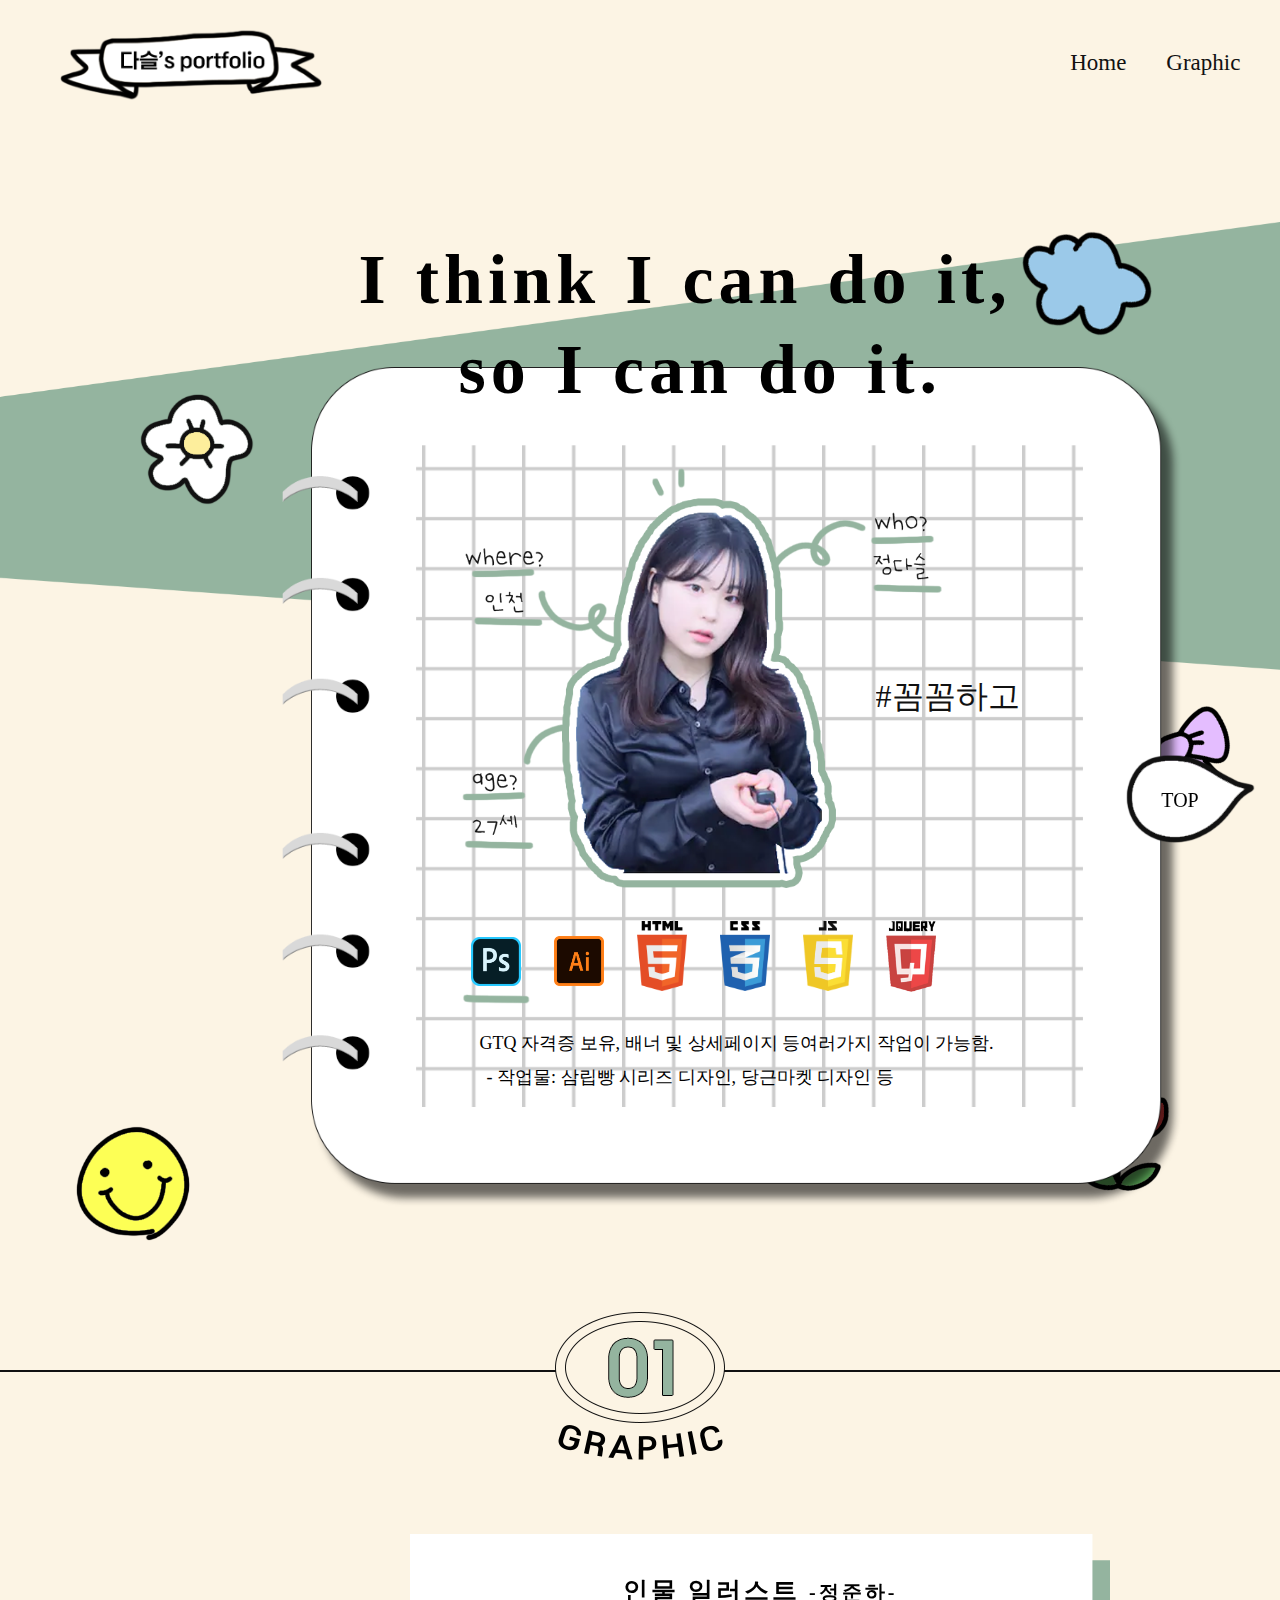
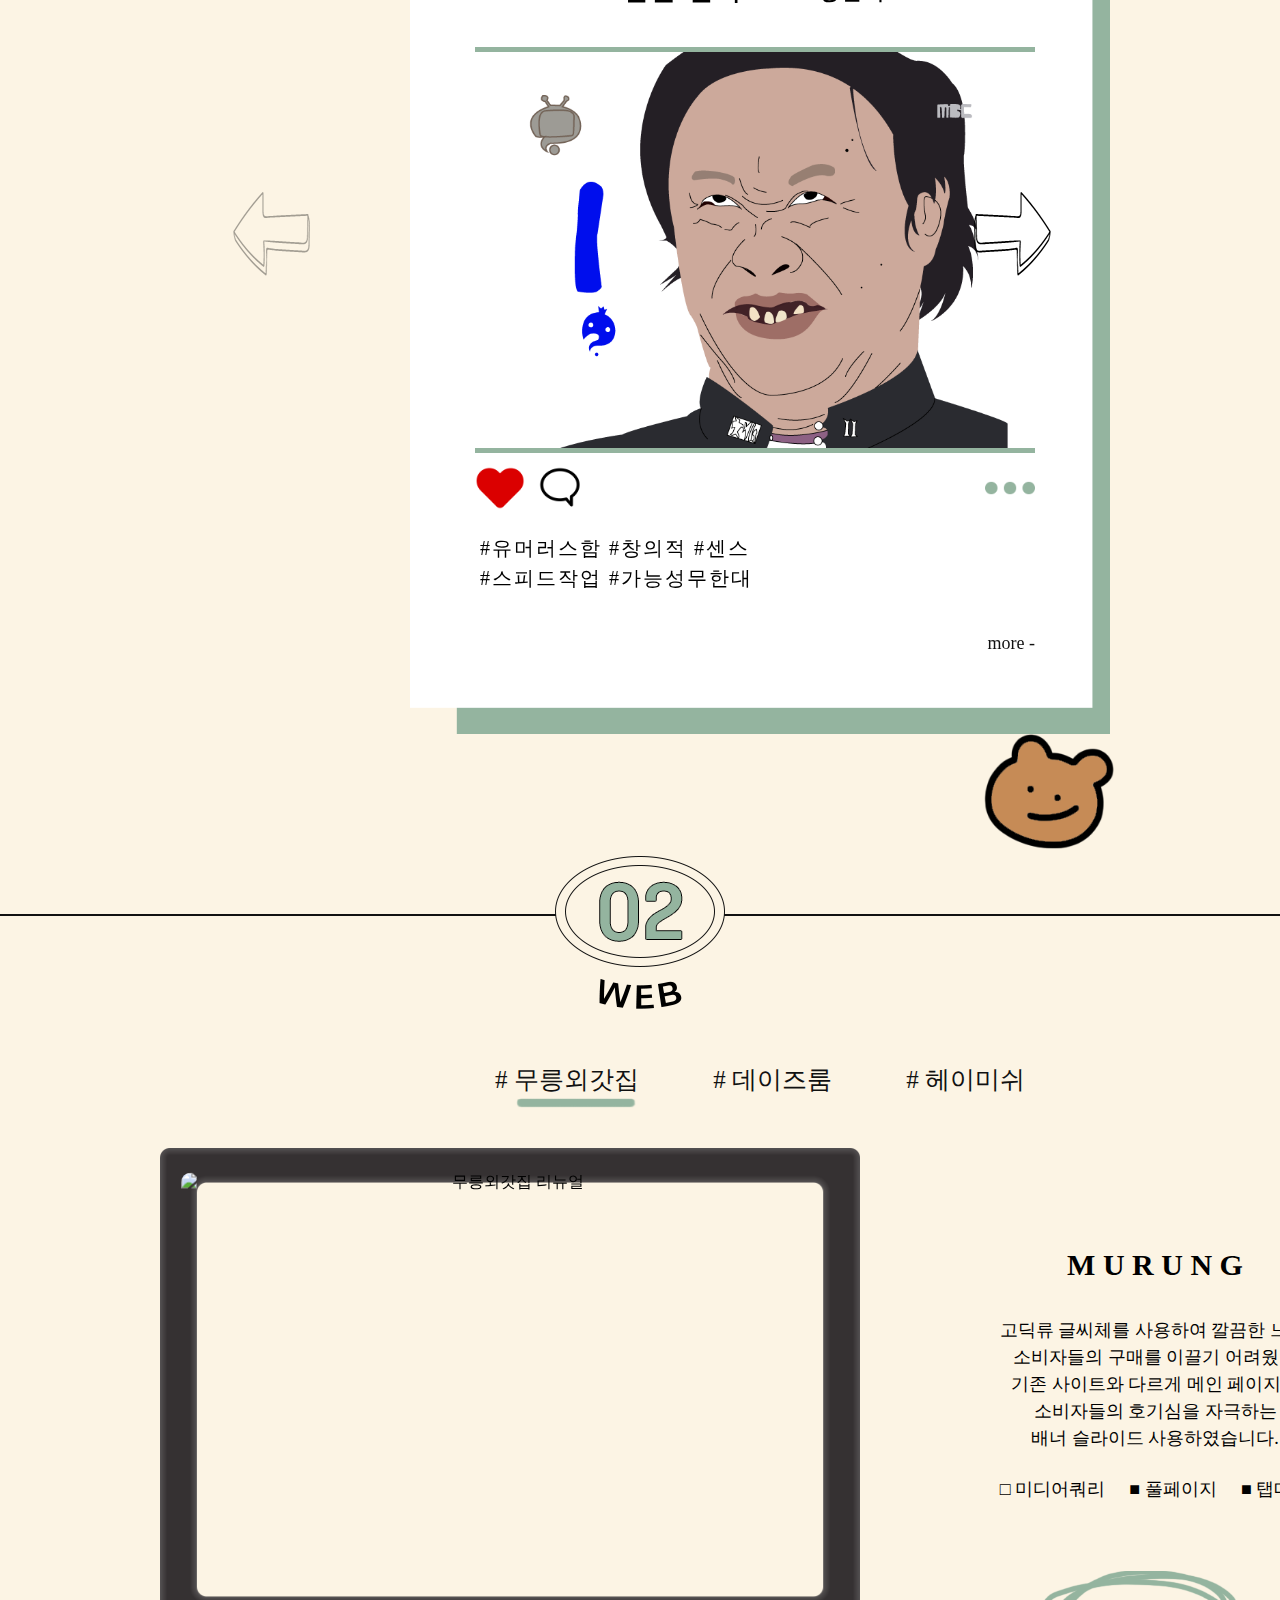
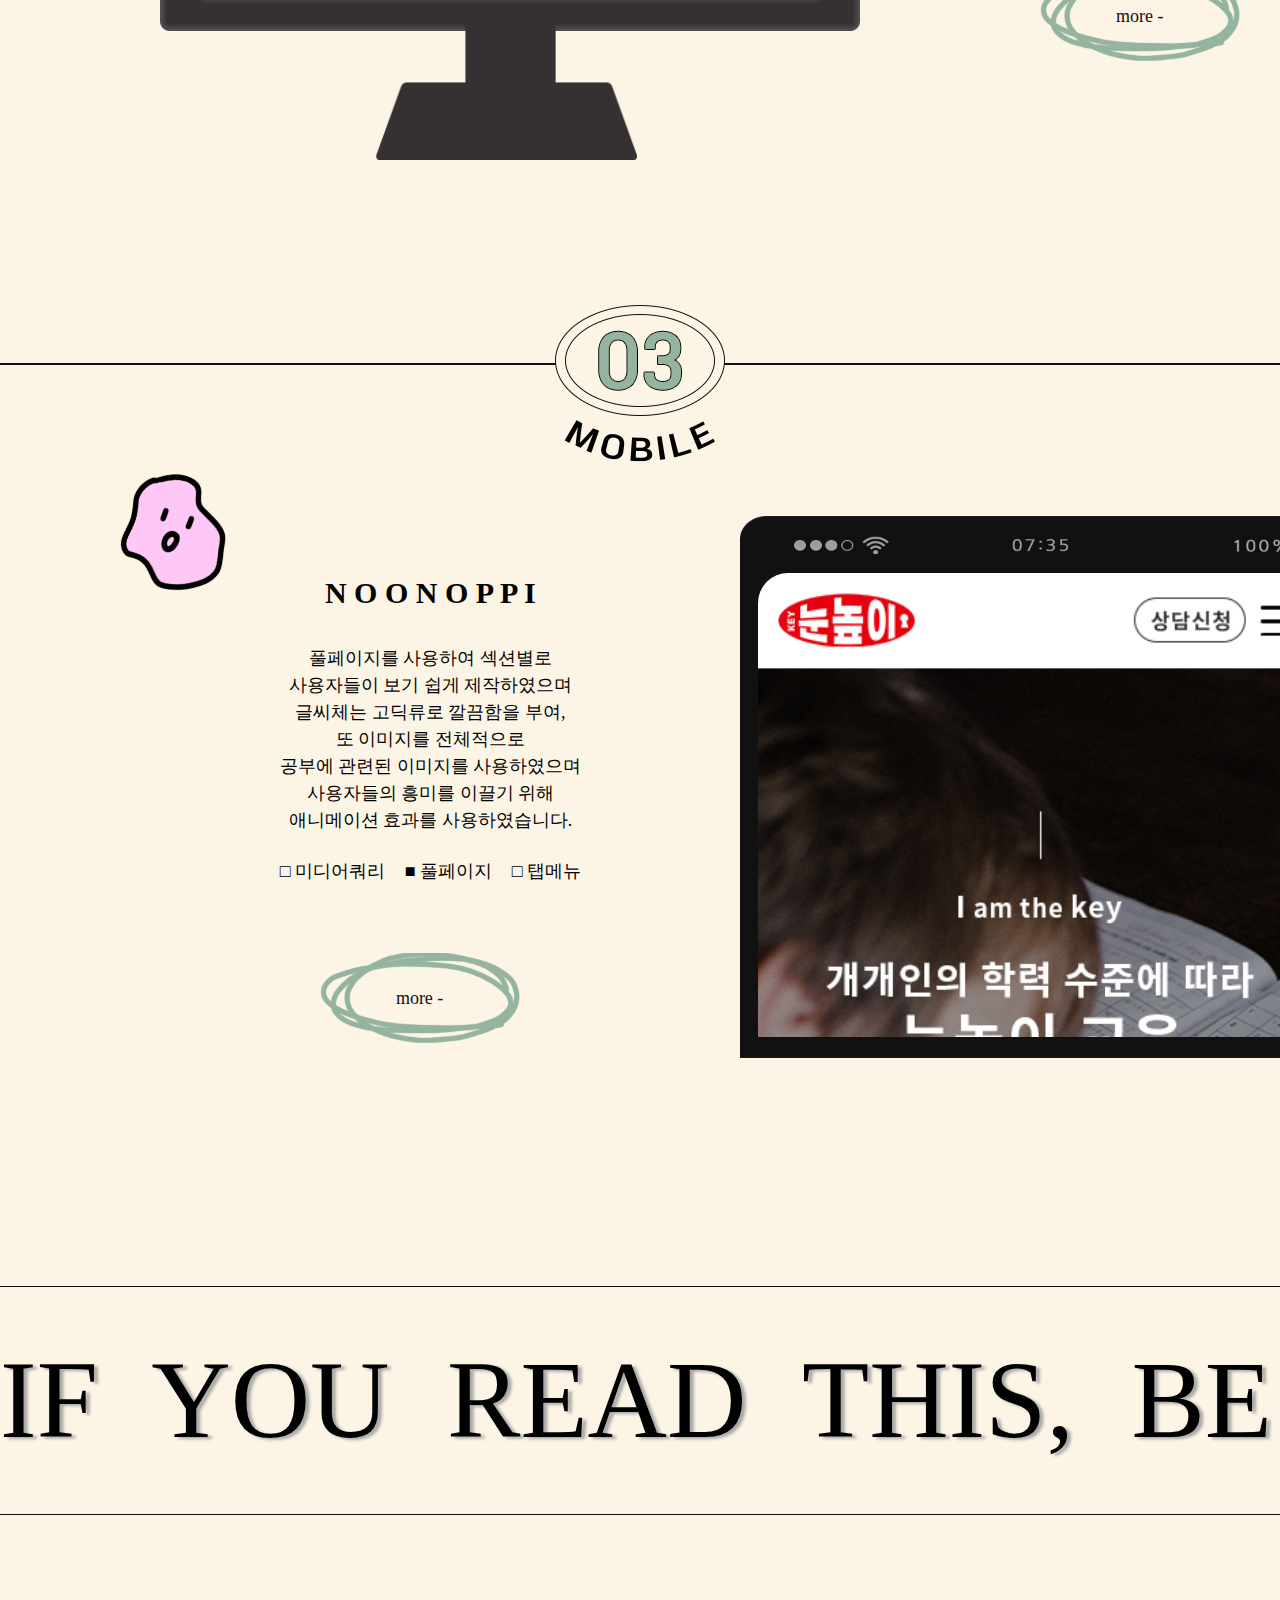
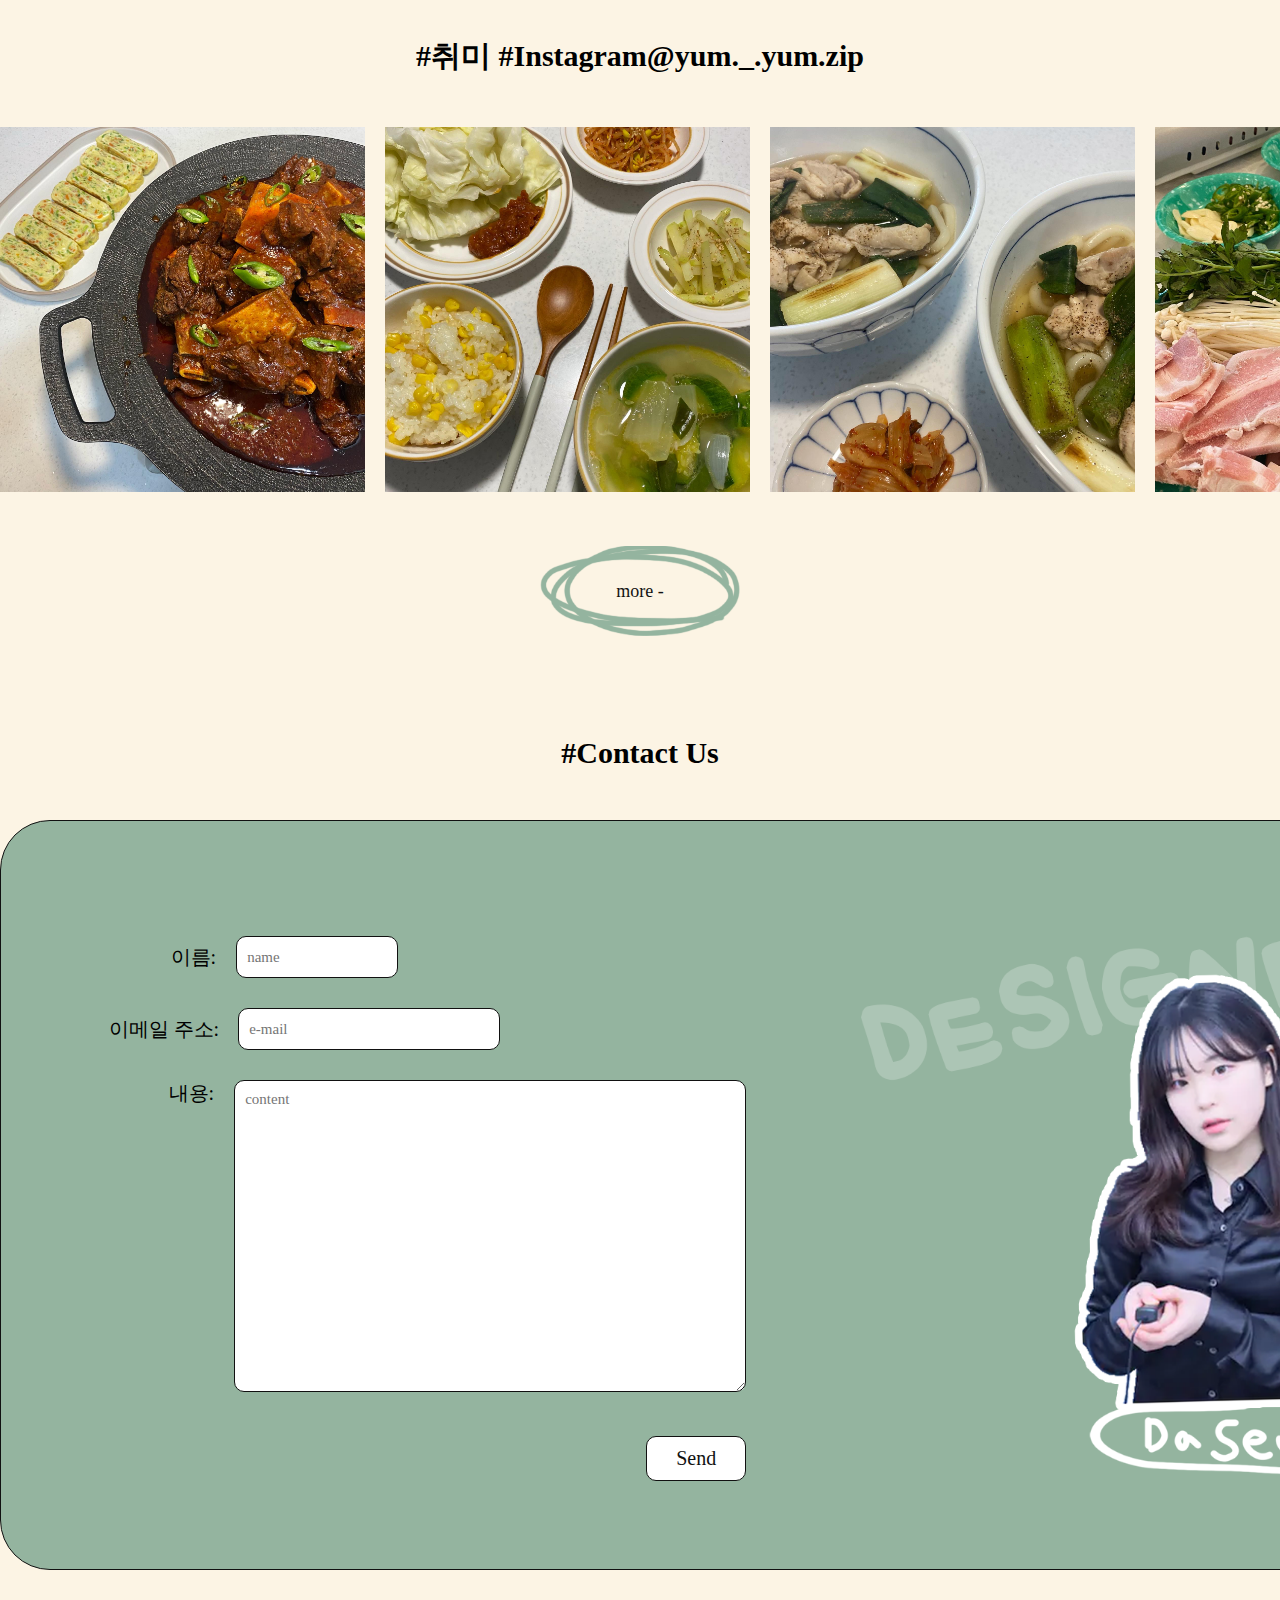
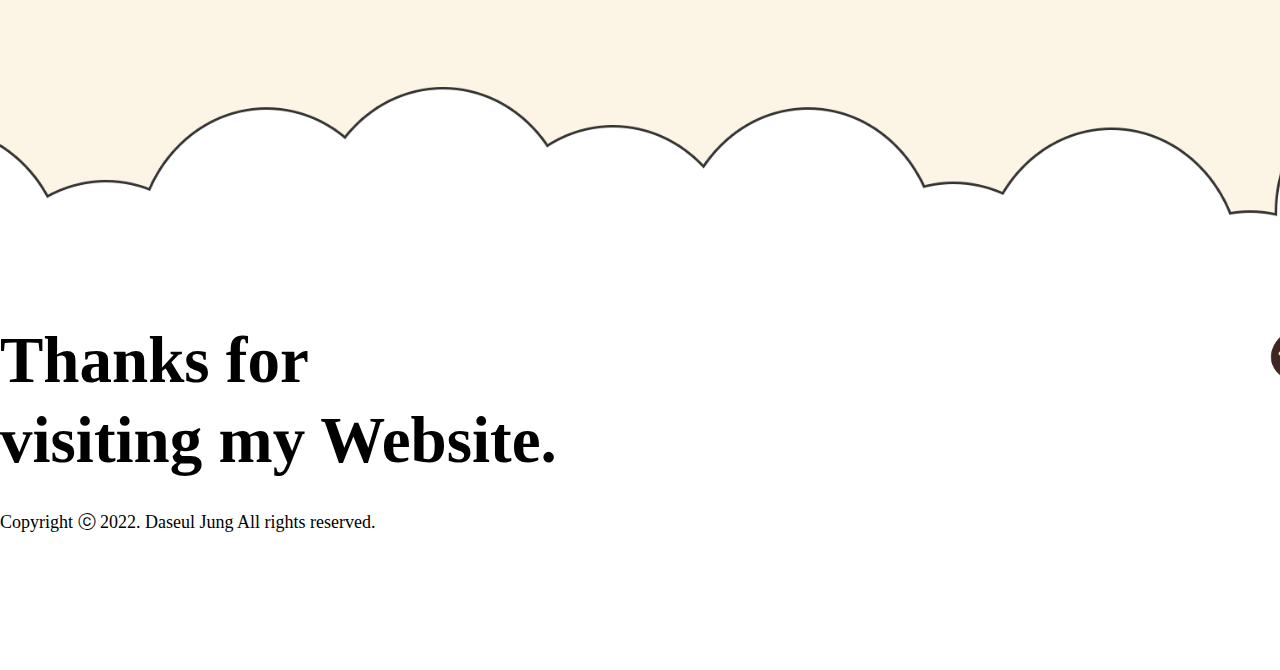
==== index.html @ 84249a77 "Add files via upload" ====
<!DOCTYPE html>
<html lang="en">
<head>
    <meta charset="UTF-8">
    <meta http-equiv="X-UA-Compatible" content="IE=edge">
    <meta name="viewport" content="width=device-width, initial-scale=1.0, maximum-scale=1.0, minimum-scale=1.0">
    <title>정다슬 웹디자이너 포트폴리오</title>

    <link href="img/ribbon.png" type="image/icon" rel="shortcut icon">
    <link rel="stylesheet" href="https://unpkg.com/swiper@8/swiper-bundle.min.css">
    <link rel="stylesheet" href="css/style.css" type="text/css">
    <script src="js/jquery-3.6.0.js"></script>
    <script src="https://unpkg.com/swiper@8/swiper-bundle.min.js"></script>
    <script src="js/main.js"></script>

    <style>
        html, body, a, div { 
            cursor:url(img/cc.png), auto; 
        }
    </style>

</head>
<body>
    <div class="wrap">
        <header>
            <div class="logo">
                <a href="index.html">
                    <img src="img/logo.png" alt="로고">
                </a>
            </div>
            <nav>
                <ul>
                    <li><a href="#">Home</a></li>
                    <li><a href="sub.html" id="sub">Graphic</a></li>
                    <li><a href="#">Web</a></li>
                    <li><a href="#">Mobile</a></li>
                    <li><a href="#">Contact</a></li>
                </ul>
            </nav>
            <div class="menu_icon">
                <a href="#">
                    <img src="img/menu.png" alt="메뉴버튼">
                </a>
            </div>
            <div class="gnb">
                <div class="top_menu">
                    <div class="close_icon">
                        <a href="#">
                            <img src="img/close.png" alt="검색버튼">
                        </a>
                    </div>
                </div>
                <nav>
                    <ul>
                        <li><a href="#">Home</a></li>
                        <li><a href="sub.html" id="sub">Graphic</a></li>
                        <li><a href="#">Web</a></li>
                        <li><a href="#">Mobile</a></li>
                        <li><a href="#">Contact</a></li>
                    </ul>
                </nav>
            </div>
        </div>
        </header>
        <section class="intro">
            <div class="title">
                <div id="box" class="box1">
                    <h1 class="alpha">I</h1>
                    <span id="me">
                      <h1 class="alpha">t</h1>
                      <h1 class="alpha">h</h1>
                      <h1 class="alpha">i</h1>
                      <h1 class="alpha">n</h1>
                      <h1 class="alpha">k</h1>
                    </span>
                    <span id="me">
                      <h1 class="alpha">I</h1>
                    </span>
                    <span id="me">
                      <h1 class="alpha">c</h1>
                      <h1 class="alpha">a</h1>
                      <h1 class="alpha">n</h1>
                    </span>
                    <span id="me">
                      <h1 class="alpha">d</h1>
                      <h1 class="alpha">o</h1>
                    </span>
                    <span id="me">
                      <h1 class="alpha">i</h1>
                      <h1 class="alpha">t</h1>
                      <h1 class="alpha">,</h1>
                    </span>
                </div>
                <div id="box" class="box2">
                    <span id="me">
                      <h1 class="alpha">s</h1>
                      <h1 class="alpha">o</h1>
                    </span>
                    <span id="me">
                      <h1 class="alpha">I</h1>
                    </span>
                    <span id="me">
                      <h1 class="alpha">c</h1>
                      <h1 class="alpha">a</h1>
                      <h1 class="alpha">n</h1>
                    </span>
                    <span id="me">
                      <h1 class="alpha">d</h1>
                      <h1 class="alpha">o</h1>
                    </span>
                    <span id="me">
                      <h1 class="alpha">i</h1>
                      <h1 class="alpha">t</h1>
                      <h1 class="alpha">.</h1>
                    </span>
                </div>
            </div>
            <div class="intro_bg">
                <img src="img/background.png" alt="배경">
            </div>
            <div class="diary">
                <img src="img/diary.png" alt="다이어리">
                <div class="girl">
                    <img src="img/main.png" alt="정다슬">
                </div>
                <div class="wrapper">
                    <div>#꼼꼼하고</div>
                    <div>#성실하고</div>
                    <div>#센스있는</div>
                    <div>#디자이너</div>
                </div>
                <div class="tab">
                    <div class="tab_title">
                        <ul>
                            <li class="b1"><a href="#" class="active">
                                <img src="img/photo.png" alt="포토샵">
                            </a></li>
                            <li class="b2"><a href="#">
                                <img src="img/ai.png" alt="일러">   
                            </a></li>
                            <li class="b3"><a href="#">
                                <img src="img/html.png" alt="html">
                            </a></li>
                            <li class="b4"><a href="#">
                                <img src="img/css.png" alt="css">
                            </a></li>
                            <li class="b5"><a href="#">
                                <img src="img/js.png" alt="자바스크립트">
                            </a></li>
                            <li class="b6"><a href="#">
                                <img src="img/jquery.png" alt="제이쿼리">
                            </a></li>
                        </ul>
                    </div>
                    <div class="tab_con">
                        <div class="tab_list t1">
                            <p><span>GTQ 자격증 보유, 배너 및 상세페이지 등</span>여러가지 작업이 가능함.</p>
                            <p>- 작업물: 삼립빵 시리즈 디자인, 당근마켓 디자인 등</p>
                        </div>
                        <div class="tab_list t2">
                            <p>기본적인 일러스트 사용법 숙지, 간단한 작업 가능함.</p>
                            <p>- 작업물: 명함 디자인, 인물 일러스트 등</p>
                        </div>
                        <div class="tab_list t3">
                            <p>HTML 구조 파악 가능, 홈페이지 수정 및 제작 가능함.</p>
                            <p><span>- 작업물: 무릉외갓집, 데이즈룸, 헤이미쉬,</span>눈높이 홈페이지 등</p>
                        </div>
                        <div class="tab_list t4">
                            <p>CSS 명령어 숙지, 홈페이지 수정 가능함.</p>
                            <p><span>- 작업물: 무릉외갓집, 데이즈룸, 헤이미쉬,</span>눈높이 홈페이지 등</p>
                        </div>
                        <div class="tab_list t5">
                            <p>아직 안적어둠</p>
                            <p>- 작업물: 무릉외갓집, 데이즈룸, 눈높이 홈페이지 등</p>
                        </div>
                        <div class="tab_list t6">
                            <p>아직 안적어둠</p>
                            <p>- 작업물: 무릉외갓집, 데이즈룸, 눈높이 홈페이지 등</p>
                        </div>
                    </div>
                </div>
            </div>
            <div class="intro_icon1 ani">
                <a href="#">
                    <img src="img/flower1.png" alt="꽃">
                </a>
            </div>
            <div class="intro_icon2 ani">
                <a href="#">
                    <img src="img/cloudicon.png" alt="구름">
                </a>
            </div>
            <div class="intro_icon3 ani">
                <a href="#">
                    <img src="img/ribbon.png" alt="리본">
                </a>
            </div>
            <div class="intro_icon4 ani">
                <a href="#">
                    <img src="img/smile.png" alt="스마일">
                </a>
            </div>
            <div class="intro_icon5 ani">
                <a href="#">
                    <img src="img/flower2.png" alt="꽃">
                </a>
            </div>
        </section>
        <section class="graphic">
            <div class="line"></div> 
            <div class="chapter">
                <img src="img/one.png" alt="01">
            </div>
            <div class="w1520">
                <div class="swiper mySwiper">
                    <div class="swiper-wrapper">
                      <div class="swiper-slide s1">
                        <h3>인물 일러스트 <span>-정준하-</span></h3>
                        <a href="#">
                            <img src="img/Illustrator.png" alt="인물 일러스트">
                        </a>
                        <div class="icon">
                            <ul>
                                <li>
                                    <img src="img/like.png" alt="좋아요">
                                </li>
                                <li>
                                    <img src="img/message.png" alt="메세지">
                                </li>
                                <li>
                                    <img src="img/plus.png" alt="더보기">
                                </li>
                            </ul>
                        </div>
                        <p>#유머러스함 #창의적 #센스<br>
                            #스피드작업 #가능성무한대</p>
                        <button onClick="location.href='sub.html'">more -</button>
                      </div>
                      <div class="swiper-slide s2">
                        <h3>패키지 디자인 <span>-삼립빵 시리즈-</span></h3>
                        <a href="#">
                            <img src="img/package.png" alt="패키지 디자인">
                        </a>
                        <div class="icon">
                            <ul>
                                <li>
                                    <img src="img/like.png" alt="좋아요">
                                </li>
                                <li>
                                    <img src="img/message.png" alt="메세지">
                                </li>
                                <li>
                                    <img src="img/plus.png" alt="더보기">
                                </li>
                            </ul>
                        </div>
                        <p>#강렬함 #인상적인 #MZ세대<br>
                            #빵순이 #살아있는</p>
                        <button onClick="location.href='sub.html'">more -</button>
                      </div>
                      <div class="swiper-slide s3">
                        <h3>명함 디자인 <span>-정다슬-</span></h3>
                        <a href="#">
                            <img src="img/card.png" alt="명함 디자인">
                        </a>
                        <div class="icon">
                            <ul>
                                <li>
                                    <img src="img/like.png" alt="좋아요">
                                </li>
                                <li>
                                    <img src="img/message.png" alt="메세지">
                                </li>
                                <li>
                                    <img src="img/plus.png" alt="더보기">
                                </li>
                            </ul>
                        </div>
                        <p>#갬성 #여성스러움 #센스<br>
                            #남들과다른 #가능성무한대</p>
                        <button onClick="location.href='sub.html'">more -</button>
                      </div>
                      <div class="swiper-slide s4">
                        <h3>리플렛 디자인 <span>-당근마켓-</span></h3>
                        <a href="#">
                            <img src="img/leaflet.png" alt="리플렛 디자인">
                        </a>
                        <div class="icon">
                            <ul>
                                <li>
                                    <img src="img/like.png" alt="좋아요">
                                </li>
                                <li>
                                    <img src="img/message.png" alt="메세지">
                                </li>
                                <li>
                                    <img src="img/plus.png" alt="더보기">
                                </li>
                            </ul>
                        </div>
                        <p>#당근마켓 #사용법 #심플함<br>
                            #당근이세요? #대세</p>
                        <button onClick="location.href='sub.html'">more -</button>
                      </div>
                      <div class="swiper-slide s5">
                        <h3>북커버 디자인 <span>-구용근 시인-</span></h3>
                        <a href="#">
                            <img src="img/bookcover.png" alt="북커버 디자인">
                        </a>
                        <div class="icon">
                            <ul>
                                <li>
                                    <img src="img/like.png" alt="좋아요">
                                </li>
                                <li>
                                    <img src="img/message.png" alt="메세지">
                                </li>
                                <li>
                                    <img src="img/plus.png" alt="더보기">
                                </li>
                            </ul>
                        </div>
                        <p>#유머러스함 #꼴랑,그게 행복이라고<br>
                            #공감 #웃음포인트</p>
                        <button onClick="location.href='sub.html'">more -</button>
                      </div>
                    </div>
                  </div>
                  <div class="swiper-button-next"></div>
                  <div class="swiper-button-prev"></div>
                  <div class="graphic_icon6 ani">
                    <a href="#">
                        <img src="img/bear.png" alt="곰돌이">
                    </a>
                  </div>
                </div>
            </div>
        </section>
        <section class="web">
            <div class="line"></div> 
            <div class="chapter">
                <img src="img/two2.png" alt="02">
            </div>
            <div class="w1520 h900">
                <div class="tab2">
                    <div class="tab_title2">
                        <ul>
                            <li class="c1"><a href="#" class="active"># 무릉외갓집</a></li>
                            <li class="c2"><a href="#"># 데이즈룸</a></li>
                            <li class="c3"><a href="#"># 헤이미쉬</a></li>
                        </ul>
                    </div>
                    <div class="tab_con2">
                        <div class="tab_list2 l1">
                            <div class="desk">
                                <div class="laptop" id="laptop">
                                  <img src="img/desktop2.png" alt="desktop">
                                  <div class="laptop-inner" id="laptop-inner-1">
                                    <img src="img/murung.png" alt="무릉외갓집 리뉴얼">
                                  </div>
                                </div>
                              </div>
                            <div class="des">
                                <h1>M U R U N G</h1>
                                <p>
                                    고딕류 글씨체를 사용하여 깔끔한 느낌,<br>
                                    소비자들의 구매를 이끌기 어려웠던<br>
                                    기존 사이트와 다르게 메인 페이지에<br>
                                    소비자들의 호기심을 자극하는<br>
                                    배너 슬라이드 사용하였습니다. 
                                </p>
                                <div class="check">
                                    <ul>
                                        <li> 미디어쿼리</li>
                                        <li> 풀페이지</li>
                                        <li> 탭메뉴</li>
                                    </ul>
                                </div>
                                <button onclick="window.open('https://jungdaseul.github.io/murung/')" >more -</button>
                            </div>
                        </div>
                        <div class="tab_list2 l2">
                            <div class="desk">
                                <div class="laptop" id="laptop">
                                  <img src="img/desktop2.png" alt="desktop">
                                  <div class="laptop-inner" id="laptop-inner-1">
                                    <img src="img/daze.png" alt="데이즈룸 리뉴얼">
                                  </div>
                                </div>
                              </div>
                            <div class="des">
                                <h1>D A Z E R O O M</h1>
                                <p>
                                    주조색을 브라운 및 베이지 계열로 맞춰<br> 
                                    따뜻하고 편안한 느낌,<br>감성 있는 아이템을 취급하는<br>
                                    홈페이지에 걸맞게<br>전체적인 디자인을 느낌있게 연출,<br>
                                    또 반응형 페이지로 어떤 기계로도 편리하게<br>
                                    이용할 수 있게 하였습니다.
                                </p>
                                <div class="check">
                                    <ul>
                                        <li> 미디어쿼리</li>
                                        <li> 풀페이지</li>
                                        <li> 탭메뉴</li>
                                    </ul>
                                </div>
                                <button onclick="window.open('https://jungdaseul.github.io/dazeroom/')" >more -</button>
                            </div>
                        </div>
                        <div class="tab_list2 l3">
                            <div class="desk">
                                <div class="laptop" id="laptop">
                                  <img src="img/desktop2.png" alt="desktop">
                                  <div class="laptop-inner" id="laptop-inner-1">
                                    <img src="img/heymish.png" alt="헤이미쉬 리뉴얼">
                                  </div>
                                </div>
                              </div>
                            <div class="des">
                                <h1>H E Y M I S H</h1>
                                <p>
                                    복잡하지 않은 홈페이지 구조로<br> 
                                    사용자들이 궁금해할만한 정보들을<br> 
                                    우선순위로 나열하였으며<br> 구매로 이어질 수 있는<br> 
                                    이벤트 정보, 신제품 정보 등을<br>
                                    메인 슬라이드에 넣어<br>사용자들의 호기심을 높였습니다.
                                </p>
                                <!-- <div class="check">
                                    <ul>
                                        <li> 미디어쿼리</li>
                                        <li> 풀페이지</li>
                                        <li> 탭메뉴</li>
                                    </ul>
                                </div> -->
                                <button onclick="window.open('https://jungdaseul.github.io/heymish/')" >more -</button>
                            </div>
                        </div>
                    </div>
                </div>
            </div>
        </section>
        <section class="mobile">
            <div class="line"></div> 
            <div class="chapter">
                <img src="img/three.png" alt="03">
            </div>
            <div class="mobile_icon7 ani">
                <a href="#">
                    <img src="img/doong.png" alt="캐릭터">
                </a>
              </div>
            <div class="w1520 h770">
                <div class="des">
                    <h1>N O O N O P P I</h1>
                    <p>
                        풀페이지를 사용하여 섹션별로<br>사용자들이 보기 쉽게
                        제작하였으며<br>글씨체는 고딕류로 깔끔함을 부여,<br>
                        또 이미지를 전체적으로<br>공부에 관련된 이미지를 사용하였으며<br>
                        사용자들의 흥미를 이끌기 위해<br>애니메이션 효과를 사용하였습니다.
                    </p>
                    <div class="check">
                        <ul>
                            <li> 미디어쿼리</li>
                            <li> 풀페이지</li>
                            <li> 탭메뉴</li>
                        </ul>
                    </div>
                    <button onclick="window.open('https://jungdaseul.github.io/noonoppi/',
                    '눈높이',
                    'width=414, height=900, toolbar=no, menubar=no, scrollbar=no, resizable=no'); 
                     return false;" >more -</button>
                </div>
                <div class="desk">
                    <div class="laptop" id="laptop">
                      <img src="img/mobile.png" alt="mobile">
                      <div class="laptop-inner" id="laptop-inner-1">
                        <img src="img/noonoppi.png" alt="눈높이 리뉴얼">
                      </div>
                    </div>
                  </div>
            </div>
        </section>
        <section class="belt">
            <p>
                <i>IF YOU READ THIS, BE HAPPY TODAY.</i>
                <i>IF YOU READ THIS, BE HAPPY TODAY.</i>
            </p>
        </section>
        <section class="insta">
            <h1>#취미 #Instagram@yum._.yum.zip</h1>
            <div class="w1520">
                <ul>
                    <li>
                        <img src="img/insta1.jpg" alt="insta1">
                        <div class="inta_bg"></div>
                    </li>
                    <li>
                        <img src="img/insta2.jpg" alt="insta2">
                    </li>
                    <li>
                        <img src="img/insta3.jpg" alt="insta3">
                    </li>
                    <li>
                        <img src="img/insta4.jpg" alt="insta4">
                    </li>
                </ul>
            </div>
            <button onclick="window.open('https://www.instagram.com/yum._.yum.zip')" >more -</button>
        </section>
        <section class="contact">
            <h1>#Contact Us</h1>
            <div class="w1520">
                <form class="gform pure-form pure-form-stacked" method="POST" data-email="example@email.net"
                action="https://script.google.com/macros/s/AKfycbwURrVAWgtZXahFdSn42YNRA-mWQfTNSI7FmqOfaOpk5DxDoNyp/exec">
              
                  <div class="form-elements">
                    <fieldset class="pure-group">
                      <label for="name">이름: </label>
                      <input id="name" name="name" placeholder="name" />
                    </fieldset>
                    
                    <fieldset class="pure-group">
                        <label for="email">이메일 주소:</label>
                        <input id="email" name="email" type="email" value=""
                        required placeholder="e-mail"/>
                    </fieldset>

                    <fieldset class="pure-group">
                      <label for="message">내용: </label>
                      <textarea id="message" name="message" rows="10"
                      placeholder="content"></textarea>
                    </fieldset>
              
                    <button class="button-success pure-button button-xlarge">
                      <i class="fa fa-paper-plane"></i>Send</button>
                  </div>
              
                  <!-- Customise the Thankyou Message People See when they submit the form: -->
                  <div class="thankyou_message" style="display:none;">
                    <h2><em>Thanks</em> for contacting us!
                      We will get back to you soon!</h2>
                  </div>
                </form>   
                <div class="girl">
                    <a href="#">
                        <img src="img/contact.png" alt="정다슬">
                    </a>
                </div>
            </div>
        </section>
        <footer>
            <div class="footer_bg"></div>
            <div class="w1520">
                <h2>Thanks for<br>
                    visiting my Website.</h2>
                <p>Copyright ⓒ 2022. Daseul Jung All rights reserved.</p>
                <div class="kakao">
                    <a href="#">
                        <img src="img/kakaotalk.png" alt="카카오톡 명함">
                    </a>
                </div>
            </div>
        </footer>
        <div class="top">TOP</div>
    </div>
    <script src="js/form-submission-handler.js"></script>
    <script>
        //메인 글자 애니메이션
        const elements = document.getElementsByClassName('alpha');

        for (let i = 0; i <= elements.length; i++) {
            elements[i].addEventListener('animationend', function (e) {
                elements[i].classList.remove('animated');
            });

            elements[i].addEventListener('mouseover', function (e) {
                elements[i].classList.add('animated')
            })
        }
        
    </script>
</body>

</html>
---- css/style.css ----
* {margin: 0; padding: 0;}
a {text-decoration: none; display: block; color: #111; font-family: 'ONE-Mobile-Title';}
li {list-style: none;}
img {width: 100%;}

@font-face {
    font-family: 'ONE-Mobile-Title';
    src: url('https://cdn.jsdelivr.net/gh/projectnoonnu/noonfonts_2105_2@1.0/ONE-Mobile-Title.woff') format('woff');
    font-weight: normal;
    font-style: normal;
}

@font-face {
    font-family: 'ONE-Mobile-Regular';
    src: url('https://cdn.jsdelivr.net/gh/projectnoonnu/noonfonts_2105_2@1.0/ONE-Mobile-Regular.woff') format('woff');
    font-weight: normal;
    font-style: normal;
}

@font-face {
    font-family: 'UhBeemysen';
    src: url('https://cdn.jsdelivr.net/gh/projectnoonnu/noonfonts_five@.2.0/UhBeemysen.woff') format('woff');
    font-weight: normal;
    font-style: normal;
    }

/* 메인 상단 글자애니메이션 */
@keyframes jiggle-animation {
	0% {
		transform: scale(1.2, 0.8);
	}
	16% {
		transform: scale(1.2, 0.8);
	}
	25% {
		transform: scale(1.2, 0.8);
	}
	32% {
		transform: scale(0.8, 1.1);
	}
	48% {
		transform: scale(0.95, 1);
	}
	64% {
		transform: scale(0.85, 1.2);
	}
	80% {
		transform: scale(1.15, 1);
	}
	87% {
		transform: scale(1.15, 1);
	}
	90% {
		transform: scale(0.9, 1);
	}
	95% {
		transform: scale(1.05, 1);
	}
	100% {
		transform: scale(1, 1);
	}
}

/* 메인 다이어리 애니메이션*/
@keyframes upTop {
    0% {
      transform: translateY(45px);
    }
    10%,20% {
      transform: translateY(0px);
    }
    30%,40% {
      transform: translateY(-52px);
    }
    50%,60% {
        transform: translateY(-107px);
      }
    70%, 80%, 90%,  100% {
      transform: translateY(-162px);
    }
  }

button {
    color: #111;
}

body {
    background-color: #fcf4e4;
    font-family: 'ONE-Mobile-Title';
    overflow-x: hidden;
}

header, section, footer {
    width: 100%;
    float: left;
}

header, section, footer, div {
    box-sizing: border-box;
}

.w1520 {
    width: 1520px;
    margin: 0 auto;
    padding: 50px 0;
}

.h900 {
    height: 900px;
    display: flex;
    flex-flow: row nowrap;
    justify-content: space-around;
}

.h770 {
    height: 770px;
    display: flex;
    flex-flow: row nowrap;
    justify-content: space-around;
}

header {
    width: 1520px;
    display: flex;
    flex-flow: row nowrap;
    justify-content: space-between;
    margin: 0 140px 0 200px;
    height: 120px;
    transition: all 0.5s;
}

header .logo a {
    margin-top: 20px;
    width: 270px;
}

header nav ul {
    display: flex;
    flex-flow: row nowrap;
    justify-content: space-between;
    margin-top: 50px;
}

header nav ul li {
    padding-right: 60px;
}

header nav ul li a {
    position: relative;
    font-size: 23px;
}

header nav ul li a:after {
    position: absolute;
    content: "";
    width: 0;
    height: 10px;
    background-color: #94b49f;
    bottom: 0;
    left: 0;
    transition: all 0.5s;
    z-index: -1;
}

header nav ul li:hover a:after {
    width: 100%;
}

header.active {
    background-color: #fcf4e4;
    border-bottom: 5px solid #94b49f;
    height: 90px;
    position: fixed;
    z-index: 1000;
    width: 100%;
    margin-left: 0;
    margin-right: 0;
    transition: all 0.5s;
}

header.active .logo a {
    width: 230px;
    margin-top: 5px;
    margin-left: 200px;
}

header.active .logo:after {
    content: "Contact me!";
    float: right;
    font-size: 20px;
    color: #94b49f;
    margin-top: -53px;
    margin-left: 450px;
}

header.active nav ul {
    margin-top: 30px;
    margin-right: 200px;
}

.intro {
    margin-top: 100px;
}

.intro h1 {
    text-align: center;
    font-size: 70px;
    letter-spacing: 5px;
}

#box {
	display: flex;
	position: absolute;
	left: 32%;
}

.box1 {
    margin-top: 20px;
}

.box2 {
    margin-top: 110px;
    margin-left: 75px;
    z-index: 200;
}

#me {
	display: flex;
	margin-left: 25px;
}

.alpha.animated {
	color: #94b49f;
	animation: jiggle-animation 0.7s ease-in-out 1;
}

.intro {
    width: 100%;
    height: 1050px;
    margin-bottom: 50px;
    position:relative;
}

.intro .title {
    position:absolute;
    left:33%;
    z-index:101;
    top:0;
}

.intro .diary {
    width: 900px;
    position: absolute;
    left: 26%;
    top: 14%;
    z-index: 100;
}

.intro .diary .girl {
    position: absolute;
    top: 12%;
    left: 20%;
    width: 480px;
}

.ani {
    width: 130px;
    position: absolute;
}

.intro_icon1 {
    top: 20%;
    width: 140px;
    left: 12%;
}

.intro_icon1:hover {
    transform: rotate(-30deg)
}

.intro_icon2 {
    top: 2%;
    right: 16%;
}

.intro_icon2:hover {
    transform: rotate(-40deg)
}

.intro_icon3 {
    top: 55%;
    right: 10%;
    transform: rotate(-20deg)
}

.intro_icon3:hover {
    transform: rotate(20deg)
}

.intro_icon4 {
    top: 85%;
    left: 5%;
}

.intro_icon4:hover {
    transform: rotate(20deg)
}

.intro_icon5 {
    margin-top: 300px;
    right: 14%;
    transform: rotate(10deg)
}

.intro_icon5:hover {
    transform: rotate(-20deg)
}

.tab {
    position: absolute;
    top: 65%;
    left: 20%;
}

.tab .tab_title {
    width: 100px;
    height:90px;                 
}

.tab .tab_title ul {
    text-align: center;
    display: flex;
    flex-flow: row nowrap;
    justify-content: space-between;
}

.tab .tab_title ul li {
    padding-right: 15px;       
}

.tab .tab_title ul li a {
    padding:5px 9px;
    width: 50px;
    line-height: 120px;
}

/* 탭메뉴에 활성화(active) 기능 설정 */
.tab .tab_title ul li a.active {
    background-image: url(../img/line.png);
    background-position: center 65%;
    background-repeat: no-repeat;
    background-size: contain;
    
}

.tab .tab_con .tab_list p:first-child {
    padding-top: 25px;
    padding-left: 18px;
    font-size: 18px;
}

.tab .tab_con .tab_list p:last-child {
    padding-top: 10px;
    padding-left: 25px;
    font-size: 18px;
}

.chapter {
    margin: 0 auto;
    width: 170px;
    margin-top: -60px;
    text-align: center;
}

.line {
    height: 2px;
    border: 0;
    background-color: #111;
    width: 1520px;
    margin: 0 auto;
    margin-top: 50px;
}

.wrapper {
    position: absolute;
    left: 66%;
    top: 36.5%;
    overflow: hidden;
    --size: 2rem; 
    height: calc(var(--size) + 0.5rem);
}

.wrapper div {
    font-size: var(--size);
    color: #111;
    animation: 5s linear 0s infinite normal upTop;
    margin-bottom:20px;
}

.swiper {
    width: 700px;
    height: 800px;
    margin-top: 20px;
    margin-bottom: 80px;
}

.swiper-wrapper .swiper-slide {
    background-image: url(../img/graphic.png);
    background-position: center;
    background-repeat: no-repeat;
    background-size: cover;
}

.swiper-wrapper .swiper-slide h3 {
    font-size: 25px;
    letter-spacing: 3px;
    text-align: center;
    margin-bottom: -40px;
    margin-top: 40px
}

.swiper-wrapper .swiper-slide h3 span {
    font-size: 20px;
}

.swiper-wrapper .swiper-slide a {
    width: 80%;
    margin-top: 80px;
    margin-left: 65px;
    border-top: 5px solid #94b49f;
    border-bottom: 5px solid #94b49f;
    display:flex;
}

.swiper-wrapper .swiper-slide .icon ul li {
    float: left;
    margin-top: 10px;
    margin-right: 10px;
}

.swiper-wrapper .swiper-slide .icon ul li:first-child {
    margin-left: 65px
}

.swiper-wrapper .swiper-slide .icon ul li:last-child {
    float: right;
    margin-right: 75px;
}

.swiper-wrapper .swiper-slide .icon ul li img {
    width: 50px;
}

.swiper-wrapper .swiper-slide p {
    font-size: 20px;
    line-height: 30px;
    letter-spacing: 2px;
    margin-top: 80px;
    margin-left: 70px;
}

.swiper-wrapper .swiper-slide button {
    font-family: 'ONE-Mobile-Title';
    border: none;
    background-color: transparent;
    font-size: 18px;
    cursor: pointer;
    float: right;
    margin: 40px 75px 0 0;
}

.swiper-button-next:after {
    content: url(../img/arrow_right.png);
}

.swiper-button-prev:after {
    content: url(../img/arrow_left.png);
}

.swiper-button-next, .swiper-button-prev {
    top: 185%;
}

.swiper-button-next {
    right: 25%
}

.swiper-button-prev {
    left: 25%
}

.graphic_icon6 {
    right: 18%;
    margin-top: -80px;
}

.graphic_icon6:hover {
    transform: rotate(-30deg)
}

.tab2 .tab_title2 {
    width: 600px;
    margin: 0 auto;
}

.tab2 .tab_title2 ul {
    display: flex;
    flex-flow: row nowrap;
    justify-content: space-between;
    padding-bottom: 40px;
}

.tab2 .tab_title2 ul li a {
    padding: 0 35px;
    height: 45px;
    font-size: 25px;
}

.tab2 .tab_title2 ul li a.active {
    background-image: url(../img/line2.png);
    background-position: 60% bottom;
    background-repeat: no-repeat;
    background-size: 120px;
}

.tab2 .tab_con2 .tab_list2 {
    width:100%;
    display: flex;
    flex-flow: row nowrap;
    justify-content: space-between;
}

.des h1 {
    text-align: center;
    font-size: 30px;
}

.des p {
    font-family: 'ONE-Mobile-Regular';
    text-align: center;
    font-size: 18px;
    line-height: 27px;
    margin: 35px 0 25px 0;
}

.des button {
    font-family: 'ONE-Mobile-Title';
    border: none;
    background-color: transparent;
    background-image: url(../img/button.png);
    width: 200px;
    height: 90px;
    background-position: center;
    background-repeat: no-repeat;
    background-size: cover;
    font-size: 18px;
    margin: 70px 40px;
    cursor: pointer;
}


.check ul {
    display: flex;
    flex-flow: row nowrap;
    justify-content: space-between;
    font-family: 'ONE-Mobile-Regular';
    font-size: 18px;
}

.check ul li:before {
    content: "■";
}

.check ul li:nth-child(1):before {
    content: "□";
}

.l2 .check ul li:last-child:before {
    content: "□";
}

.mobile .check ul li:nth-child(3):before {
    content: "□";
}

.desk {
    text-align: center;
}

.desk .laptop{
    display: inline-block;
    position: relative;
    text-align: center;
}
  
.desk .laptop > img {
    width: 700px;
}

.desk .laptop .laptop-inner{
    display: inline-block;
    height: 70%;
    left: 50%;
    overflow: hidden;
    position: absolute;
    top: 39%;
    -web-transform: translate(-50%, -50%);
    -ms-transform: translate(-50%, -50%);
    -o-transform: translate(-50%, -50%);
    transform: translate(-50%, -50%);
    width: 94%;
}
  
.desk .laptop .laptop-inner img{
    display: block;
    left: 0;
    position: absolute;
    top: 0;
    -webkit-transform: translate3d(0px, 0px, 0px);
    -ms-transform: translate3d(0px, 0px, 0px);
    -o-transform: translate3d(0px, 0px, 0px);
    transform: translate3d(0px, 0px, 0px);
    -webkit-transition: 15s ease-in-out;
    -o-transition: 15s ease-in-out;
    transition: 15s ease-in-out;
    width: 100%
}

.web .desk .laptop .laptop-inner {
    border-radius: 10px;
}

.web .des {
    margin-top: 100px;
    margin-right: 150px;
    margin-left: 70px;
}

.web .desk {
    margin-left: 100px;
    margin-right: 70px;
}

.mobile .desk .laptop > img {
    width: 600px;
}

.mobile .desk .laptop .laptop-inner{
    height: 85%;
    top: 53%;
    border-top-left-radius: 30px;
    border-top-right-radius: 30px;
}

.mobile .des {
    margin-top: 60px;
    margin-left: 200px;
}

.mobile .desk {
    margin-right: 100px;
}

.mobile_icon7 {
    left: 9%;
    transform: rotate(20deg)
}

.mobile_icon7:hover {
    transform: rotate(-20deg)
}


.belt {
    height: 250px;
    margin: 50px 0;
    position: relative;
}

.belt p {
    padding: 50px 0;
    font-size: 110px;
    text-shadow: 4px 2px 3px #aaa;
    border-top: 1px solid #111;
    border-bottom: 1px solid #111;
    white-space: nowrap;
    word-spacing: 30px;
    animation: txtMove 25s linear infinite;
    position: absolute;
    width: 200%;
    overflow: hidden;
}

.belt p i {
    font-style: normal;
    width: 50%;
}

@keyframes txtMove {
    from {
        left: 0;
    }
    to {
        left: -100%;
    }
}

.insta {
    padding: 50px 0;
}

.insta h1, .contact h1 {
    text-align: center;
    font-size: 30px;
}

.insta ul {
    display: flex;
    flex-flow: row nowrap;
    justify-content: space-between;
}

.insta ul li {
    margin-right: 20px;
    overflow: hidden;
}

.insta ul li:last-child {
    margin-right: 0;
}

.insta ul li img {
    transition: all 0.5s;
}

.insta ul li:hover img {
    transform: scale(1.2, 1.2);
}

.insta button {
    font-family: 'ONE-Mobile-Title';
    border: none;
    background-color: transparent;
    background-image: url(../img/button.png);
    width: 200px;
    height: 90px;
    background-position: center;
    background-repeat: no-repeat;
    background-size: cover;
    font-size: 18px;
    cursor: pointer;
    display: block;
    margin: 0 auto;
}

.contact {
    padding: 50px 0;
}

.contact .w1520 {
    background-color: #94b49f;
    border-radius: 50px;
    border: 1px solid #111;
    height: 750px;
    display: flex;
    flex-flow: row nowrap;
    justify-content: space-around;
}

.contact .w1520 .girl {
    width: 550px;
    margin: 35px 50px 0 0;
}

.contact h1 {
    margin-bottom: 50px;
}

fieldset {
    border-style: none;
    margin: 30px 0;
}

input {
    border-radius: 10px;
    border: 1px solid #111;
    font-family: 'ONE-Mobile-Regular';
    padding-left: 10px;
    font-size: 15px;
}

input#name {
    width: 150px;
    height: 40px;
}

input#email {
    width: 250px;
    height: 40px;
}

textarea#message {
    width: 500px;
    height: 300px;
    border-radius: 10px;
    border: 1px solid #111;
    font-family: 'ONE-Mobile-Regular';
    padding-left: 10px;
    padding-top: 10px;    
    font-size: 15px;
}

.button-success {
    border-radius: 10px;
    border: 1px solid #111;
    width: 100px;
    height: 45px;
    background-color: #fff;
    font-family: 'ONE-Mobile-title';
    float: right;
    cursor: pointer;
    font-size: 20px;
    margin-top: 10px;
}

form {
    margin: 35px 0 0 50px;
}

label {
    margin-right: 15px;
    font-size: 20px;
    vertical-align: middle;
}

.pure-group:first-child label {
    padding-left: 62px;
}

.pure-group:nth-child(3) label {
    margin-left: 60px;
    vertical-align: top;
}

footer {
    padding-top: 50px;
}

footer .footer_bg {
    width: 100%;
    height: 710px;
    background-image: url(../img/cloud.png);
    background-position: center;
    background-repeat: no-repeat;
    background-size: cover;
    position: absolute;
    z-index: -1;
}

footer h2 {
    font-size: 65px;
    line-height: 80px;
    margin: 270px 0 30px 0;
}

footer p {
    font-size: 18px;
}

footer .kakao {
    margin-top: -200px;
}

footer .kakao a {
    width: 250px;
    float: right;
}

/* TOP버튼 */
.top{
    position: fixed;
    width: 150px;
    height: 100px;
    background-image: url(../img/top.png);
    background-position: center;
    background-repeat: no-repeat;
    background-size: cover;
    text-align: center;
    line-height:100px;
    padding-right: 10px;
    font-size:20px;
    right:20px;
    bottom:50px;
    cursor: pointer;
    z-index:2000;
}

.menu_icon {
    display: none;
}

.gnb {
    position:absolute;
    top:0;
    right:-100%;
    width:100%;
    height:100vh;
    z-index:102;
    background-color:#fcf4e4;
    padding:20px;
}

.gnb .top_menu .close_icon {
    width:45px;
    padding:4px;
    margin-top:3px;
}

.gnb nav ul {
    display: flex;
    flex-flow: column nowrap;
    justify-content: space-between;
}

.gnb nav {
    display: block;
    width:100%;
    margin-top:30px;
}

.gnb .top_menu {
    float: right;
}

.gnb nav ul li {
    float: left;
}

.gnb nav ul li a {
    font-size:30px;
    line-height:120px;
    color:#111;
    text-align:center;
    display:block;
}

.gnb nav ul li:hover a {
    color: #94b49f;
}

.gnb nav ul li a:after {
    display: none;
}

header.active .gnb nav ul {
    margin-right: 0px;
}

header.active .gnb nav ul li a {
    font-size: 30px;
}


/* 미디어쿼리========================================================== */

/* 노트북: max-width:1600px */
@media screen and (max-width:1600px){

    header {
        margin: 0 20px 0 60px;
    }

    header nav ul li {
        padding-right: 40px;
    }
    
    header.active .logo a {
        margin-left: 60px;
    }
    
    header.active .logo:after {
        margin-left: 300px;
    }
    
    header.active nav ul {
        margin-right: 10px;
    }

    .intro .title {
        left: 28%;
    }
    
    .intro .diary {
        left: 22%;
    }

    .intro_icon1 {
        top: 16%;
        left: 10%;
    }
    
    .intro_icon2 {
        top: 1%;
        right: 10%;
    }
    
    .intro_icon3 {
        top: 45%;
        right: 3%;
    }

    .intro_icon5 {
        margin-top: 400px;
        right: 7%;
    }
    
    .swiper-button-next {
        margin-top: 150px;
        right: 20%
    }
    
    .swiper-button-prev {
        margin-top: 150px;
        left: 20%
    }

    .graphic_icon6 {
        right: 13%;
    }
    
    footer .footer_bg {
        height: 600px;
    }
    
    footer h2 {
        margin: 200px 0 30px 0;
    }
    
    footer .kakao {
        margin-top: -210px;
    }

}

@media screen and (max-width:1200px) {

    .w1520 {
        width: 100%;
    }

    header nav {
        margin-right: 450px;
    }
    
    header.active .logo:after {
        margin-left: 300px;
    }
    
    header.active nav ul {
        margin-right: -420px;
    }
    
    .box1 {
        margin-top: 0;
    }
    
    .box2 {
        margin-top: 90px;
    }

    .intro .title {
        left: 20%;
    }
    
    .intro .diary {
        left: 12%;
        top: 12%;
    }
    
    .intro .diary .girl {
        position: absolute;
        top: 12%;
        left: 20%;
        width: 480px;
    }

    .intro_icon1 {
        top: 13%;
        left: 2%;
    }
    
    .intro_icon2 {
        top: 0;
        right: 4%;
    }
    
    .intro_icon3 {
        display: none;
    }

    .intro_icon4 {
        top: 91%;
    }

    .intro_icon5 {
        margin-top: 480px;
        right: 1%;
    }

    .wrapper {
        left: 67%;
    }

    .line {
        width: 1100px;
    }

    .swiper-button-next {
        right: 10%
    }
    
    .swiper-button-prev {
        left: 10%
    }

    .graphic_icon6 {
        right: 5%;
    }

    .desk .laptop > img {
        width: 600px;
    }
    
    .web .desk {
        margin-right: 50px;
    }

    .web .des {
        margin-top: 50px;
        white-space: nowrap;
    }

    .h900 {
        height: 850px;
    }

    .tab2 .tab_title2 {
        margin-bottom: 20px;
    }

    .mobile_icon7 {
        margin-top: -50px;
        left: 5%;
    }

    .mobile .desk {
        margin-left: 50px;
        margin-top: 30px;
    }
    .mobile .desk .laptop > img {
        width: 500px;
    }

    .mobile .des {
        margin-top: 50px;
        margin-right: 50px;
        margin-left: 150px;
        white-space: nowrap;
    }
    
    .h770 {
        height: 720px;
    }

    .insta .w1520 {
        width: 1100px;
    }

    .contact .w1520 {
        width: 1100px;
    }

    textarea#message {
        margin-left: 130px;
        margin-top: -22px;
    }
    .contact .w1520 .girl {
        margin: 0;
        margin-left: -250px;
        margin-top: 15px;
    }

    .contact .w1520 .girl a {
        width: 500px;
    }

    .button-success {
        margin-right: 115px;
    }

    footer .footer_bg {
        height: 450px;
    }
    
    footer .w1520 {
        width: 1100px;
    }

    footer h2 {
        margin: 150px 0 30px 0;
        font-size: 55px;
        line-height: 75px;
    }
    
    footer .kakao {
        margin-top: -210px;
    }

    .top {
        bottom: 230px;
    }

}


/*태블릿 : max-width:1024px,max-width:768px*/
@media screen and (max-width:1024px){

    header {
        width:100%;
        margin:0;
    }

    .line {
        width: 900px;
    }

    header {
        margin-left: 60px;
    }

    header nav {
        margin-right: 60px;
    }
    
    header.active nav {
        margin-right: 450px;
    }
    
    header.active .logo:after {
        margin-left: 300px;
        font-size: 20px;
        margin-top: -47px;
    }

    header.active nav ul li a {
        font-size: 20px;
    }

    header.active nav ul {
        margin-top: 32px;
    }

    header.active .logo a {
        width: 210px;
    }

    .intro h1 {
        font-size: 65px;
    }

    .box2 {
        margin-top: 85px;
    }

    .intro .diary {
        width: 800px;
        left: 13%;
        top: 12.5%;
    }

    .intro .title {
        left: 19%;
    }

    .intro_icon2 {
        top: -3%;
        right: 1%;
    }

    .intro .diary .girl {
        top: 9%;
        width: 470px;
    }

    .tab .tab_title ul li a {
        width: 45px;
        line-height: 140px;
    }

    .tab .tab_title ul li:first-child a {
        padding-top: 3px;
    }

    .tab .tab_title ul li:nth-child(2) a {
        padding-top: 3px;
    }

    .intro {
        height: 950px;
    }

    .intro_icon1 {
        top: 11%;
    }

    .intro_icon4 {
        top: 86%;
    }

    .intro_icon5 {
        margin-top: 520px;
    }

    .swiper {
        width: 670px;
        height: 750px;
    }

    .swiper-button-next {
        right: 9%;
        margin-top: 15px;
    }
    
    .swiper-button-prev {
        left: 9%;
        margin-top: 15px;
    }
    
    .graphic_icon6 {
        right: 3%;
    }
    
    .tab2 .tab_con2 .tab_list2 {
        flex-flow:column nowrap;
        justify-content: center;
        align-items: center;
    }

    .h900 {
        height: 1250px;
    }

    .web .desk {
        margin-right: 75px;
    }

    .web .des {
        margin-top: 60px;
        margin-right: 0;
        margin-left: 25px;
    }

    .h770 {
        height: 1100px;
        flex-flow:column nowrap;
        justify-content: center;
        align-items: center;
    }

    .mobile .des {
        order: 2;
        margin-top: 60px;
        margin-right: 0;
        margin-left: 0;
    }

    .mobile .desk {
        order: 1;
        margin-right: 0;
        margin-left: 0;
    }

    .belt {
        height: 200px;
    }

    .belt p {
        font-size: 90px;
    }
    
    .insta .w1520 {
        width: 900px;
    }

    .contact .w1520 {
        width: 900px;
    }

    .contact .w1520 .girl {
        margin-left: -220px;
        margin-top: 60px;
    }

    .contact .w1520 .girl a {
        width: 470px;
    }

    textarea#message {
        width: 370px;
    }

    .button-success {
        margin-right: 60px;
    }

    footer .footer_bg {
        height: 400px;
    }
    
    footer .w1520 {
        width: 900px;
    }
    
    footer h2 {
        margin: 150px 0 15px 0;
        font-size: 45px;
        line-height: 65px;
    }
    
    footer .kakao {
        margin-top: -170px;
    }

    footer .kakao a {
        width: 210px;
    }
}

@media screen and (max-width:768px){

    header {
        width:100%;
    }
    
    .line {
        width: 690px;
    }

    header.active .logo:after {
        margin-left: 280px;
    }

    header nav {
        display: none;
        position: absolute;
    }

    header.active .menu_icon {
        margin-top: 20px;
        margin-right: 50px;
    }

    .menu_icon {
        display: block;
        width: 45px;
        margin-top: 30px;
        margin-right: 100px;
    }

    header .logo a {
        margin-top: 15px;
        width: 230px;
    }

    .intro_icon1 {
        display: none;
    }

    .intro_icon2 {
        display: none;
    }

    .intro_icon4 {
        display: none;
    }

    .intro_icon5 {
        display: none;
    }

    .chapter {
        width: 150px;
        margin-top: -50px;
    }
    
    .intro .diary {
        width: 720px;
        top: 14%;
        left: 4%;
    }

    .intro h1 {
        font-size: 60px;
    }

    .box2 {
        margin-top: 80px;
    }

    .intro {
        margin-top: 70px;
    }

    .intro {
        height: 800px;
    }

    .intro .title {
        left: 9%;
    }

    .intro .diary .girl {
        top: 9%;
        width: 440px;
    }

    .tab .tab_title ul li a {
        width: 42px;
    }

    .tab .tab_con .tab_list p:first-child {
        font-size: 17px;
    }

    .tab .tab_con .tab_list p:last-child {
        font-size: 17px;
    }

    .swiper {
        width: 520px;
        height: 585px;
    }

    .swiper-wrapper .swiper-slide p {
        display: none;
    }

    .swiper-button-next {
        right: 7%;
        margin-top: -200px;
    }
    
    .swiper-button-prev {
        left: 7%;
        margin-top: -200px;
    }
    
    .graphic_icon6 {
        display: none;
    }

    .swiper-wrapper .swiper-slide button {
        margin: 90px -50px 0 0;
    }

    .swiper-wrapper .swiper-slide .icon ul li:first-child {
        margin-left: 30px;
    }

    .swiper-wrapper .swiper-slide .icon ul li:last-child {
        margin-right: 50px;
    }

    .swiper-wrapper .swiper-slide a {
        width: 85%;
        margin-top: 80px;
        margin-left: 30px;
        border-top: 5px solid #94b49f;
        border-bottom: 5px solid #94b49f;
    }

    .mobile_icon7 {
        display: none;
    }

    .belt {
        height: 150px;
    }

    .belt p {
        font-size: 80px;
    }

    .insta ul {
        display: grid;
        grid-template-columns: 1fr 1fr;
    }

    .insta .w1520 {
        width: 690px;
    }

    .insta ul li {
        margin: 10px;
    }

    .insta ul li:first-child {
        margin-left: 30px;
    }

    .insta ul li:nth-child(2n) {
        margin-right: 30px;
    }

    .insta ul li:nth-child(3) {
        margin-left: 30px;
    }

    .insta ul li:last-child {
        margin-right: 30px;
    }

    .contact .w1520 {
        width: 690px;
        height: 650px;
    }

    form {
        margin: -20px 0 0 0;
    }

    .button-success {
        margin-right: 0;
    }

    .contact .w1520 .girl {
        display: none;
    }

    textarea#message {
        margin-left: 0px;
        margin-top: 0px;
    }

    .top {
        display: none;
    }

    footer .footer_bg {
        height: 350px;
    }
    
    footer .w1520 {
        width: 690px;
    }
    
    footer h2 {
        margin: 100px 0 15px 0;
        font-size: 40px;
        line-height: 60px;
    }
    
    footer .kakao {
        margin-top: -140px;
    }

    footer .kakao a {
        width: 170px;
    }

}


/* 모바일: max-width:480px */
@media screen and (max-width:480px){

    .line {
        width: 450px;
    }

    .chapter {
        width: 120px;
        margin-top: -40px;
    }

    header {
        width:100%;
        height: 70px;
        margin:0;
    }

    .intro_bg img {
        height: 250px;
    }

    .menu_icon {
        margin-right: 15px;
    }

    header.active .logo:after {
        margin-left: 240px;
    }

    header nav {
        display: none;
        position: absolute;
    }

    header.active .menu_icon {
        margin-right: 15px;
    }

    header.active .logo a {
        margin-left: 15px;
    }

    header .logo a {
        margin-top: 15px;
        margin-left: 15px;
        width: 220px;
    }

    .intro {
        margin-top: 100px;
    }

    .intro h1 {
        font-size: 40px;
        letter-spacing: 0px;
    }

    .intro .title {
        left: 7%;
    }

    .box2 {
        margin-left: 20px;
        margin-top: 50px;
    }

    .intro .diary .girl {
        content:url("../img/main2.png")
    }

    .intro .diary > img {
        display: none;
    }

    .intro .diary .girl {
        top: 0%;
        width: 450px;
        left: -1%;
    }

    .tab {
        margin-top: 410px;
        left: 0;
    }

    .tab .tab_con .tab_list span {
        margin-bottom: 5px;
        display: block;
    }
    
    .tab .tab_con .tab_list:nth-child(2) p:first-child {
        padding-left: 20px;
    }

    .tab .tab_con .tab_list:nth-child(3) p:first-child {
        padding-left: 20px;
    }

    .tab .tab_con .tab_list:nth-child(4) p:first-child {
        padding-left: 80px;
    }

    .tab .tab_con .tab_list:nth-child(4) p:last-child {
        padding-left: 80px;
    }

    .tab .tab_con .tab_list p:first-child {
        font-size: 18px;
        text-align: center;
        padding-left: 0;
    }

    .tab .tab_con .tab_list p:last-child {
        font-size: 18px;
        text-align: center;
        
    }

    .tab .tab_title ul li a {
        width: 45px;
    }

    .intro {
        height: 700px;
    }

    .swiper {
        width: 400px;
        height: 450px;
    }

    .swiper .icon {
        display: none;
    }

    .swiper-wrapper .swiper-slide button {
        margin: 35px 30px 0 0;
    }

    .swiper-wrapper .swiper-slide p {
        display: none;
    }

    .swiper-button-next {
        right: 35%;
        margin-top: -90px;
    }
    
    .swiper-button-prev {
        left: 35%;
        margin-top: -90px;
    }

    .swiper-button-next:after {
        transform: scale(75%);
    }

    .swiper-button-prev:after {
        transform: scale(75%);
    }

    .tab2 .tab_title2 ul li a {
        padding: 0;
        font-size: 23px;
    }

    .tab2 .tab_title2 ul {
        padding-bottom: 20px;
        width: 430px;
        margin: 0 auto;
    }
    
    .tab2 .tab_title2 ul li a.active {
        background-position: right bottom;
        background-size: 105px;
    }

    .desk .laptop > img {
        width: 450px;
    }
    
    .web .desk {
        margin-right: 95px;
    }

    .h900 {
        height: 1110px;
    }

    .h770 {
        height: 1000px;
    }
    
    .mobile .desk .laptop > img {
        width: 400px;
    }

    .belt {
        display: none;
    }

    .insta .w1520 {
        width: 450px;
    }

    .insta h1, .contact h1 {
        font-size: 25px;
    }

    .contact .w1520 {
        width: 450px;
    }

    textarea#message {
        margin-left: 5px;
        margin-top: 0px;
    }

    textarea#message {
        width: 250px;
    }

    footer .w1520 {
        width: 450px;
    }
    
    footer h2 {
        font-size: 25px;
        text-align: center;
        line-height: 45px;
    }
    
    footer p {
        font-size: 16px;
        text-align: center;
    }

    footer .kakao {
        display: none;
    }

    footer .kakao a {
        width: 130px;
    }

}

/* 모바일: max-width: 414px */
@media screen and (max-width:414px){

    .line {
        width: 380px;
    }

    .chapter {
        width: 110px;
    }

    header {
        width:100%;
    }

    header.active .logo:after {
        display: none;
    }

    header.active .menu_icon {
        margin-right: 20px;
    }

    .intro h1 {
        font-size: 35px;
    }

    .intro .title {
        left: 4%;
    }

    .box2 {
        margin-left: 20px;
        margin-top: 45px;
    }

    .intro .diary .girl {
        width: 400px;
        left: -0.7%;
    }

    .tab {
        margin-top: 360px;
    }

    .tab .tab_con .tab_list:nth-child(2) p:first-child {
        padding-left: 5px;
    }

    .tab .tab_con .tab_list:nth-child(3) p:first-child {
        padding-left: 5px;
    }

    .tab .tab_con .tab_list:nth-child(4) p:first-child {
        padding-left: 40px;
    }

    .tab .tab_con .tab_list:nth-child(4) p:last-child {
        padding-left: 40px;
    }

    .tab .tab_con .tab_list p:first-child {
        margin-top: 8px;
        font-size: 17px;
    }

    .tab .tab_con .tab_list p:last-child {
        font-size: 17px;
        padding-left: 0;
    }

    .tab .tab_title ul li a {
        width: 36px;
    }

    .tab .tab_title {
        margin-left: -8px;
    }

    .intro {
        height: 660px;
    }

    .swiper {
        width: 380px;
        height: 430px;
    }

    .swiper-button-next {
        margin-top: -100px;
    }
    
    .swiper-button-prev {
        margin-top: -100px;
    }

    .desk .laptop > img {
        width: 380px;
    }
    
    .web .desk {
        margin-right: 100px;
    }

    .h900 {
        height: 1010px;
    }

    .h770 {
        height: 930px;
        padding-top: 90px;
    }
    
    .mobile .desk .laptop > img {
        width: 350px;
    }

    .insta .w1520 {
        width: 380px;
    }

    .tab2 .tab_title2 ul li a {
        font-size: 20px;
    }

    .tab2 .tab_title2 ul {
        padding-bottom: 10px;
        width: 350px;
        margin: 0 auto;
    }
    
    .tab2 .tab_title2 ul li a.active {
        background-position: 80% 85%;
        background-size: 90px;
    }

    .web .des {
        margin-left: 0px;
    }

    .insta ul li {
        margin: 10px;
    }

    .insta ul li:first-child {
        margin-left: 0px;
    }

    .insta ul li:nth-child(2n) {
        margin-right: 0px;
    }

    .insta ul li:nth-child(3) {
        margin-left: 0px;
    }

    .insta ul li:last-child {
        margin-right: 0px;
    }

    .contact .w1520 {
        width: 380px;
    }

    textarea#message {
        width: 180px;
    }

    input#email {
        width: 180px;
        height: 40px;
    }

    footer .w1520 {
        width: 380px;
    }
    
    footer p {
        font-size: 13px;
        text-align: center;
    }

}
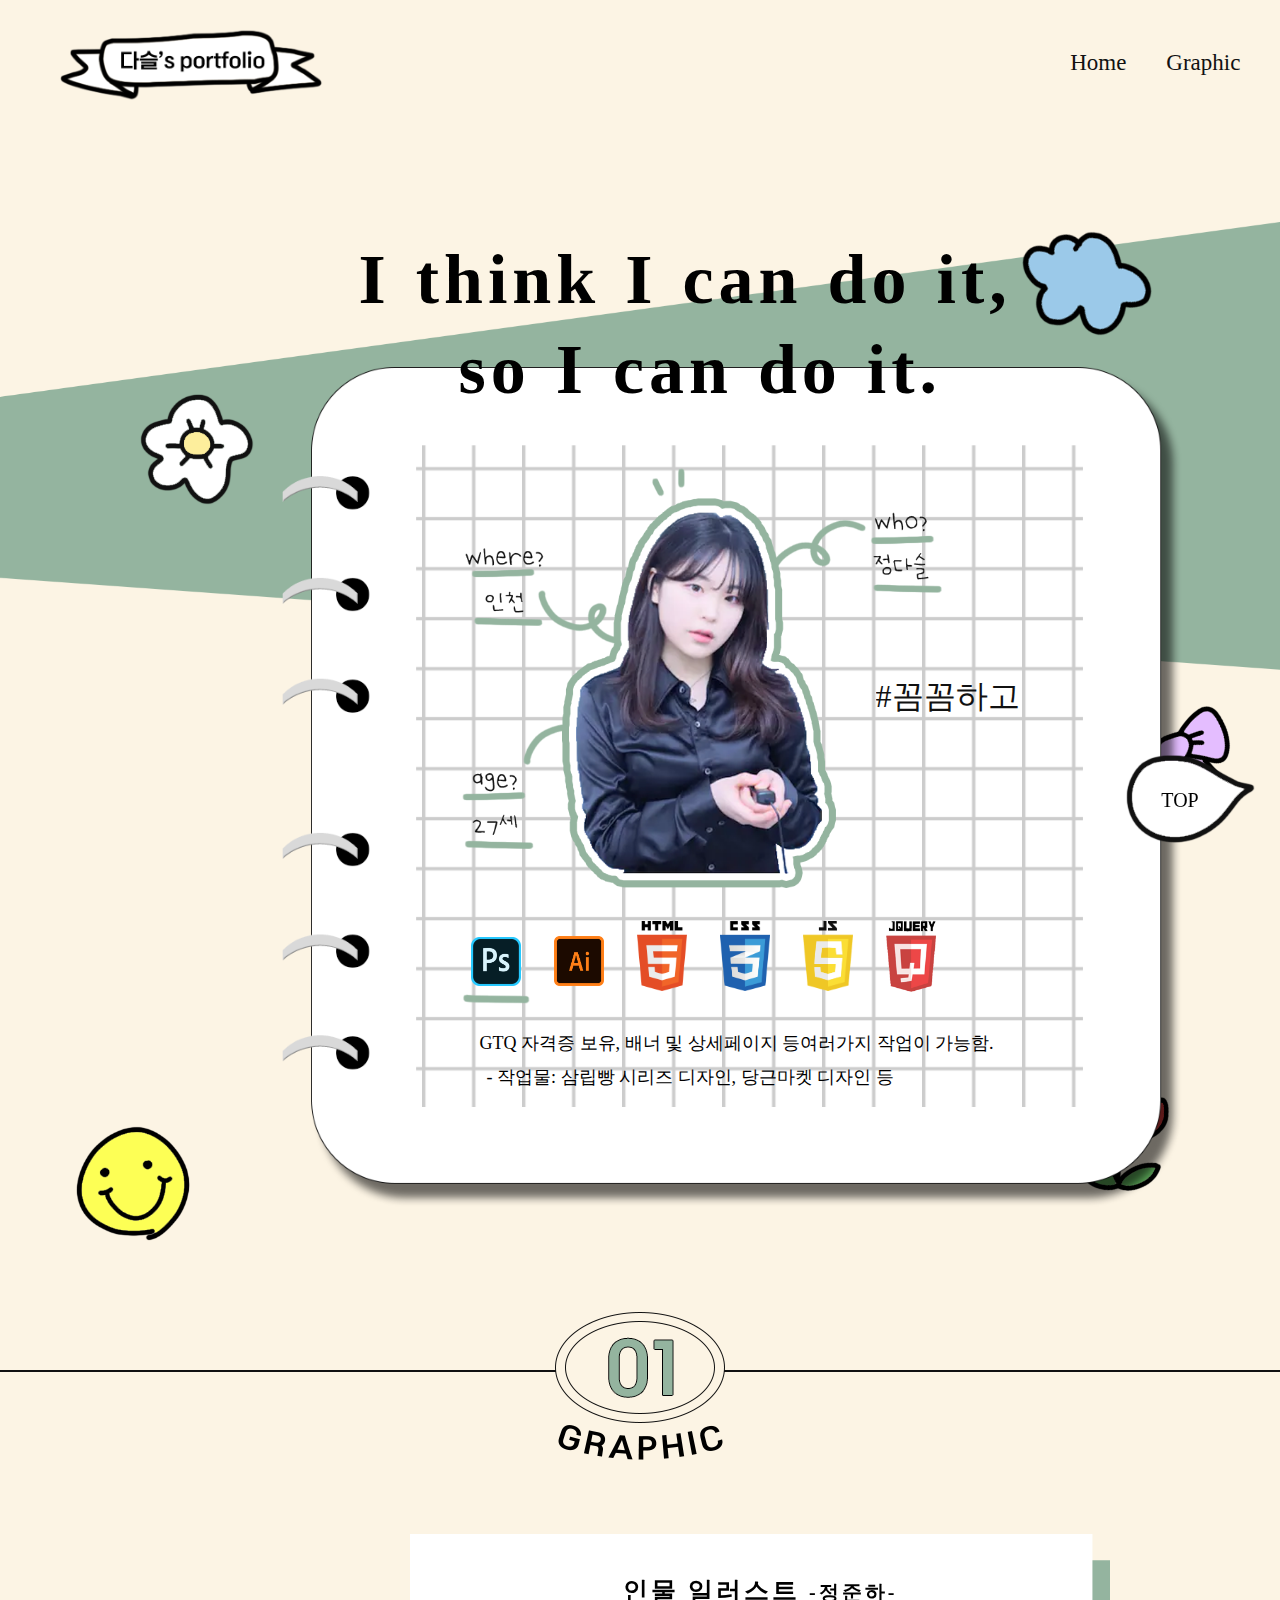
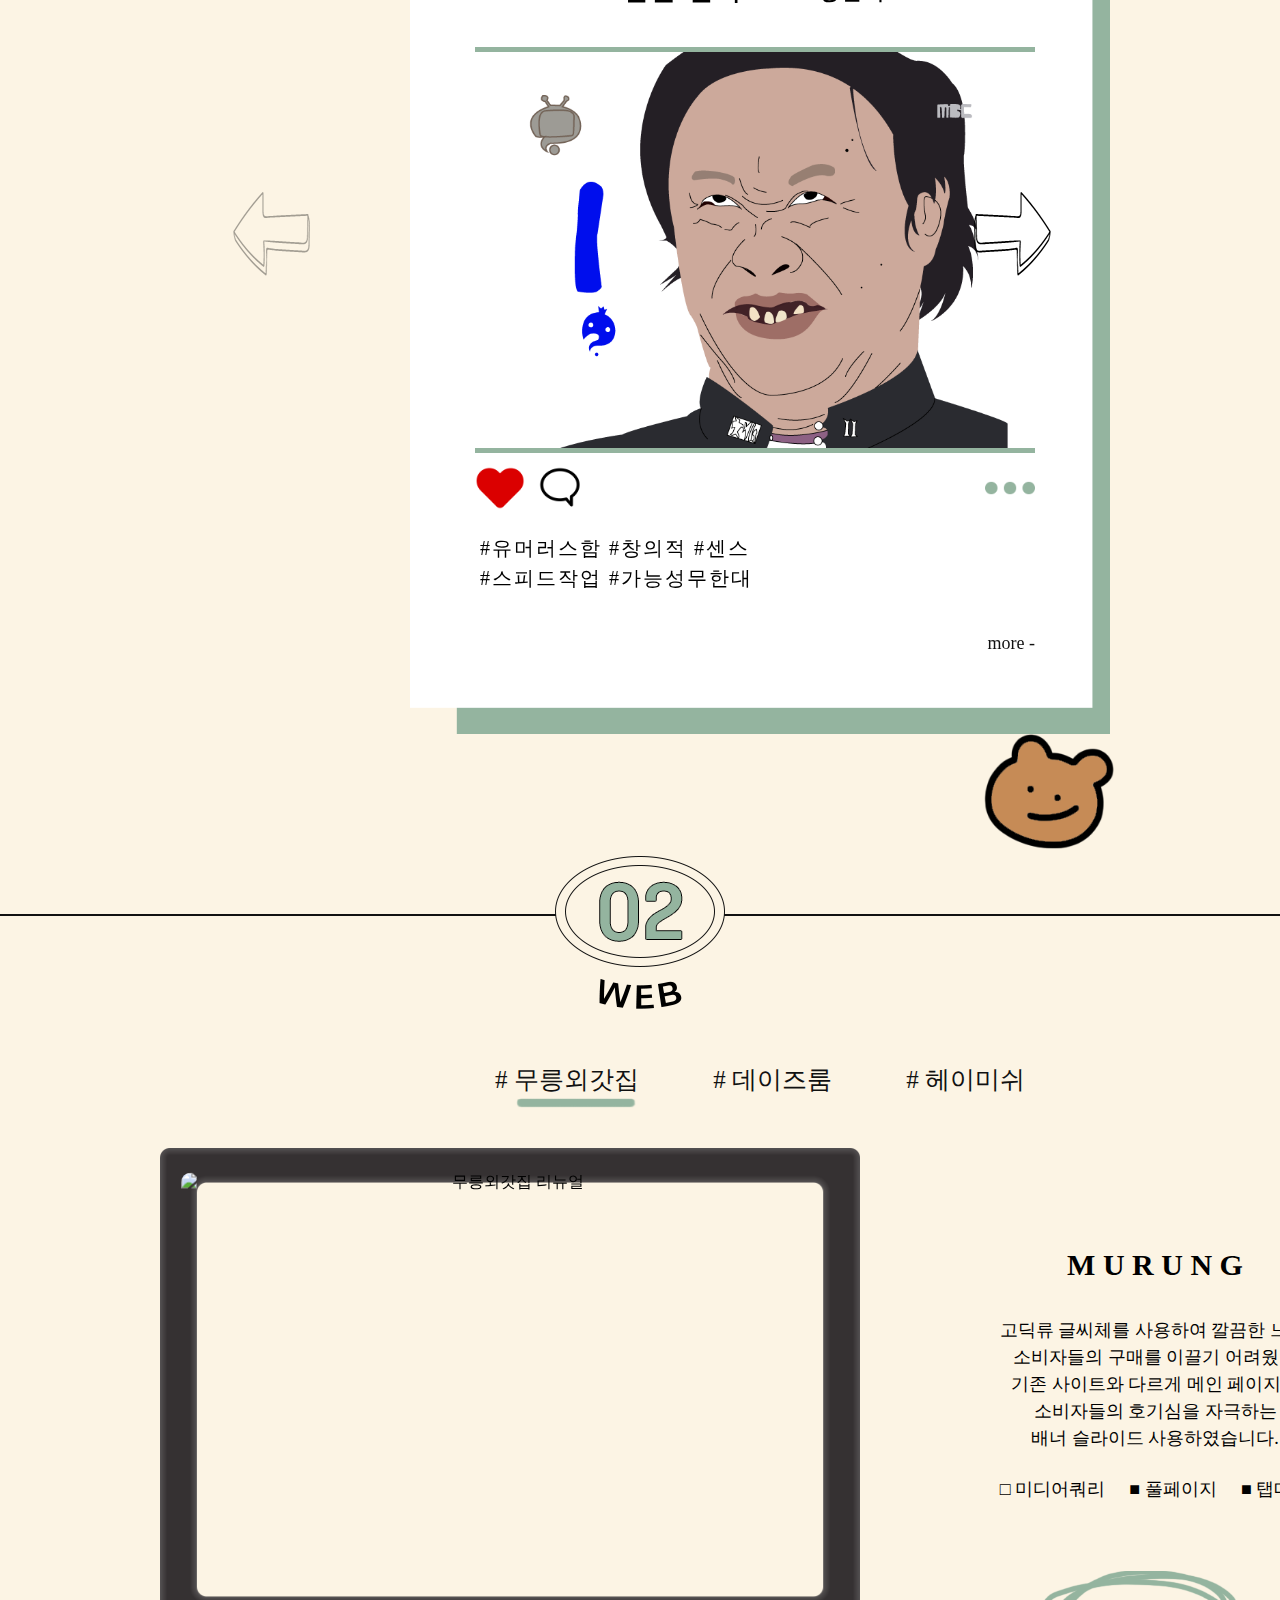
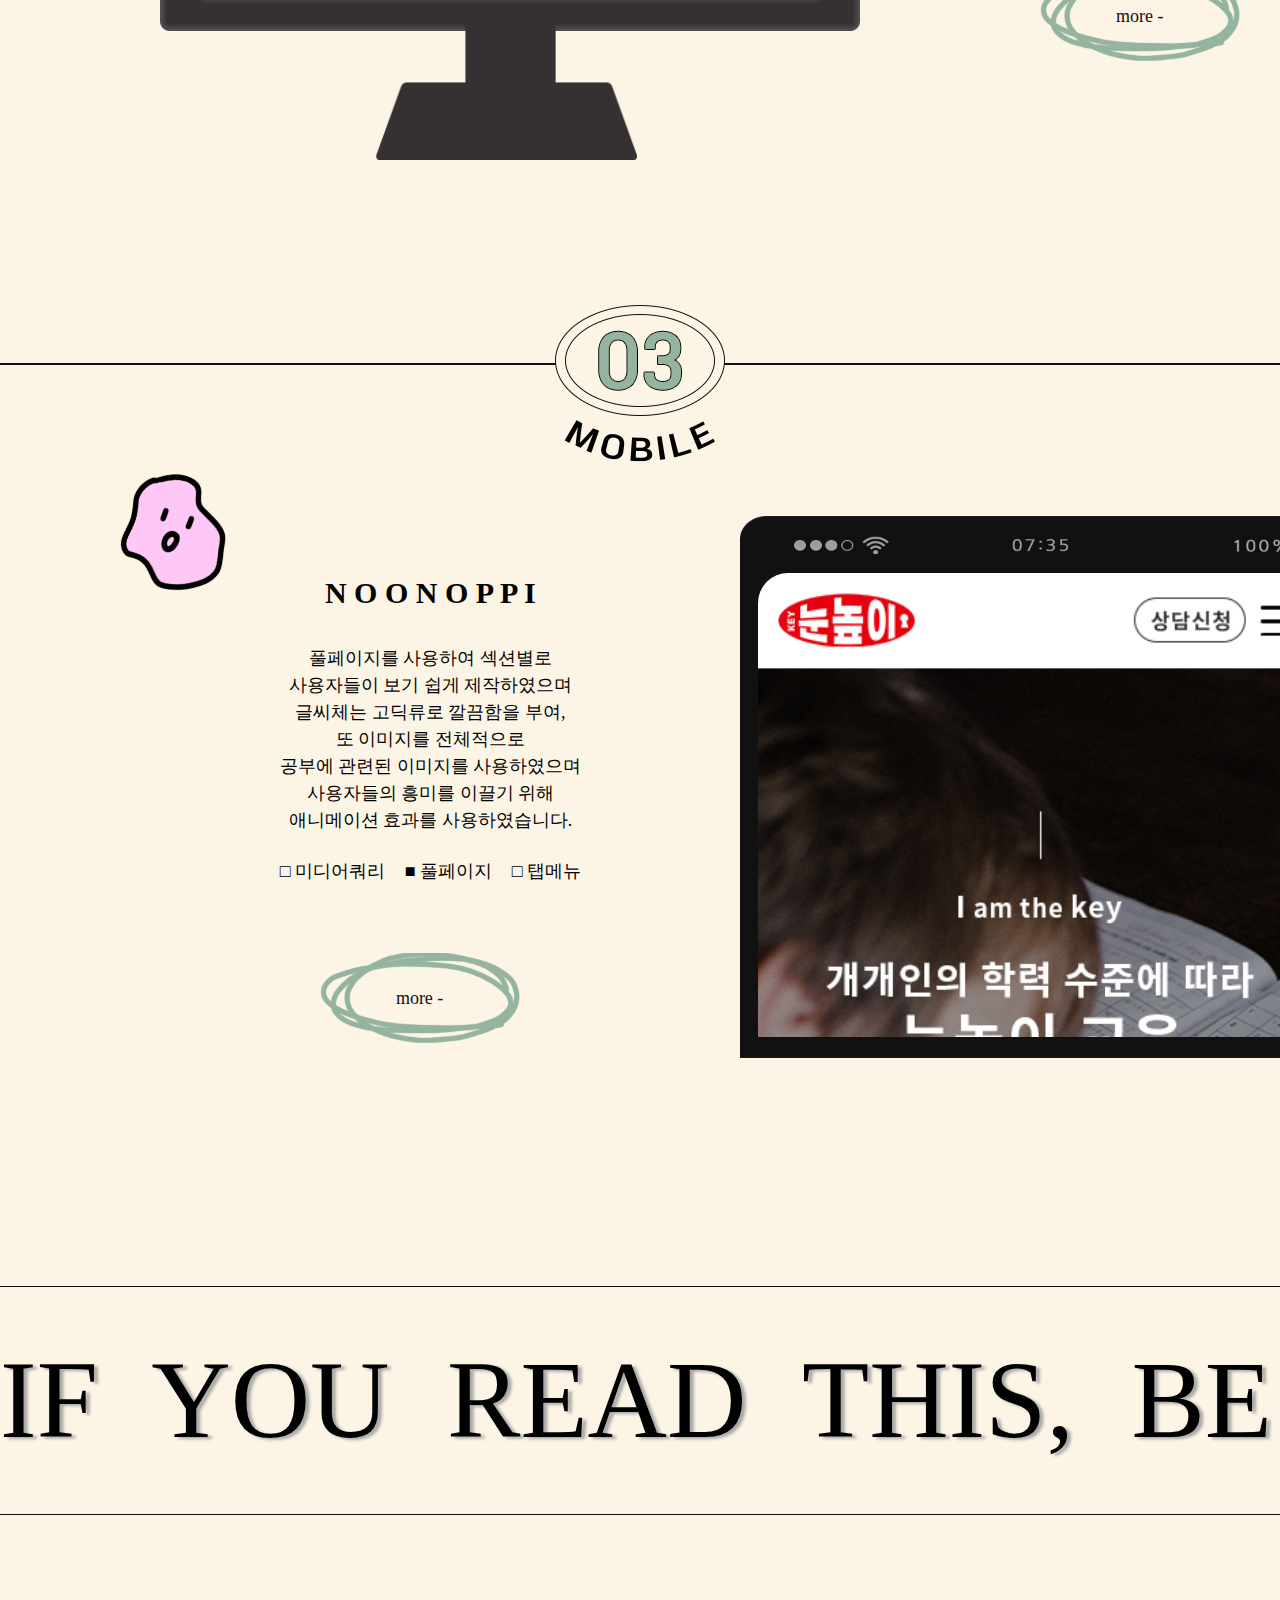
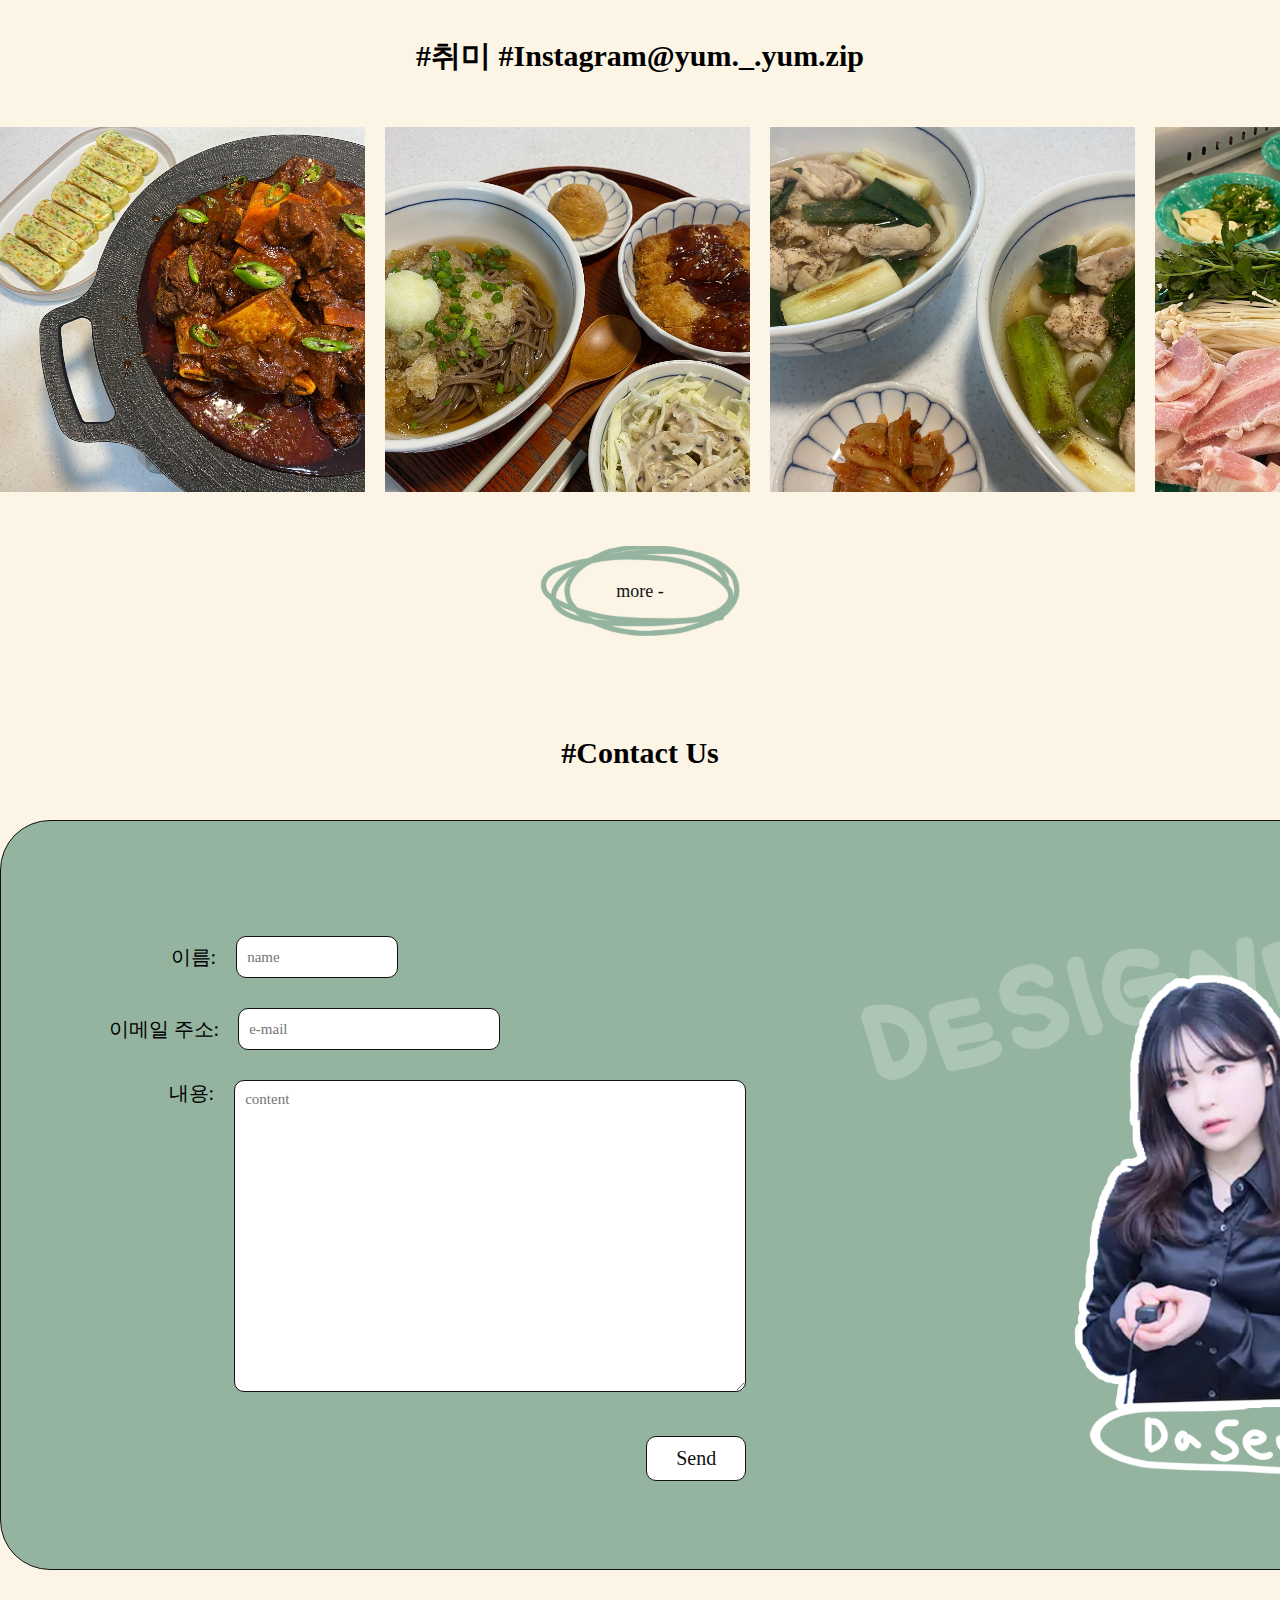
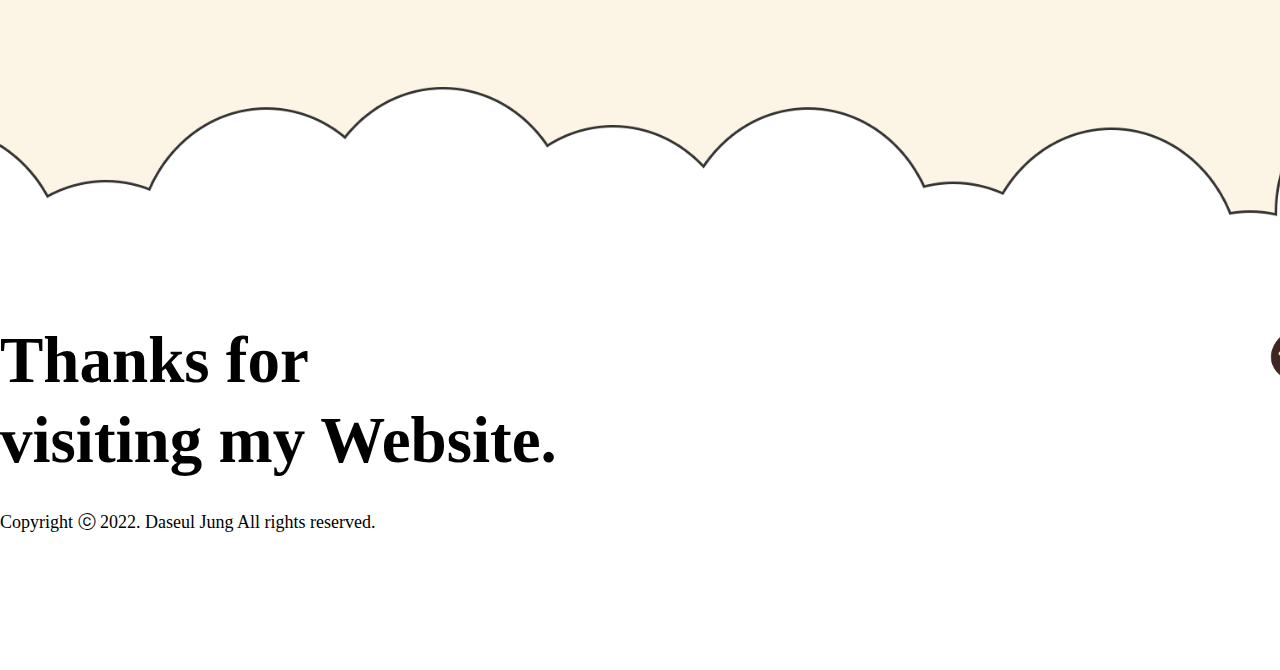
==== commit b57c2427: "Update index.html" ====
--- a/index.html
+++ b/index.html
@@ -495,7 +495,7 @@
                         <div class="inta_bg"></div>
                     </li>
                     <li>
-                        <img src="img/insta2.jpg" alt="insta2">
+                        <img src="img/insta5.jpg" alt="insta2">
                     </li>
                     <li>
                         <img src="img/insta3.jpg" alt="insta3">
@@ -581,4 +581,4 @@
     </script>
 </body>
 
-</html>+</html>
--- a/css/style.css
+++ b/css/style.css
@@ -960,7 +960,6 @@
     font-size: 30px;
 }
 
-
 /* 미디어쿼리========================================================== */
 
 /* 노트북: max-width:1600px */
@@ -1435,6 +1434,7 @@
     footer .kakao a {
         width: 210px;
     }
+
 }
 
 @media screen and (max-width:768px){
@@ -1753,6 +1753,10 @@
         left: -1%;
     }
 
+    .wrapper {
+        display: none;
+    }
+    
     .tab {
         margin-top: 410px;
         left: 0;
@@ -1818,12 +1822,12 @@
 
     .swiper-button-next {
         right: 35%;
-        margin-top: -90px;
+        margin-top: -30px;
     }
     
     .swiper-button-prev {
         left: 35%;
-        margin-top: -90px;
+        margin-top: -30px;
     }
 
     .swiper-button-next:after {
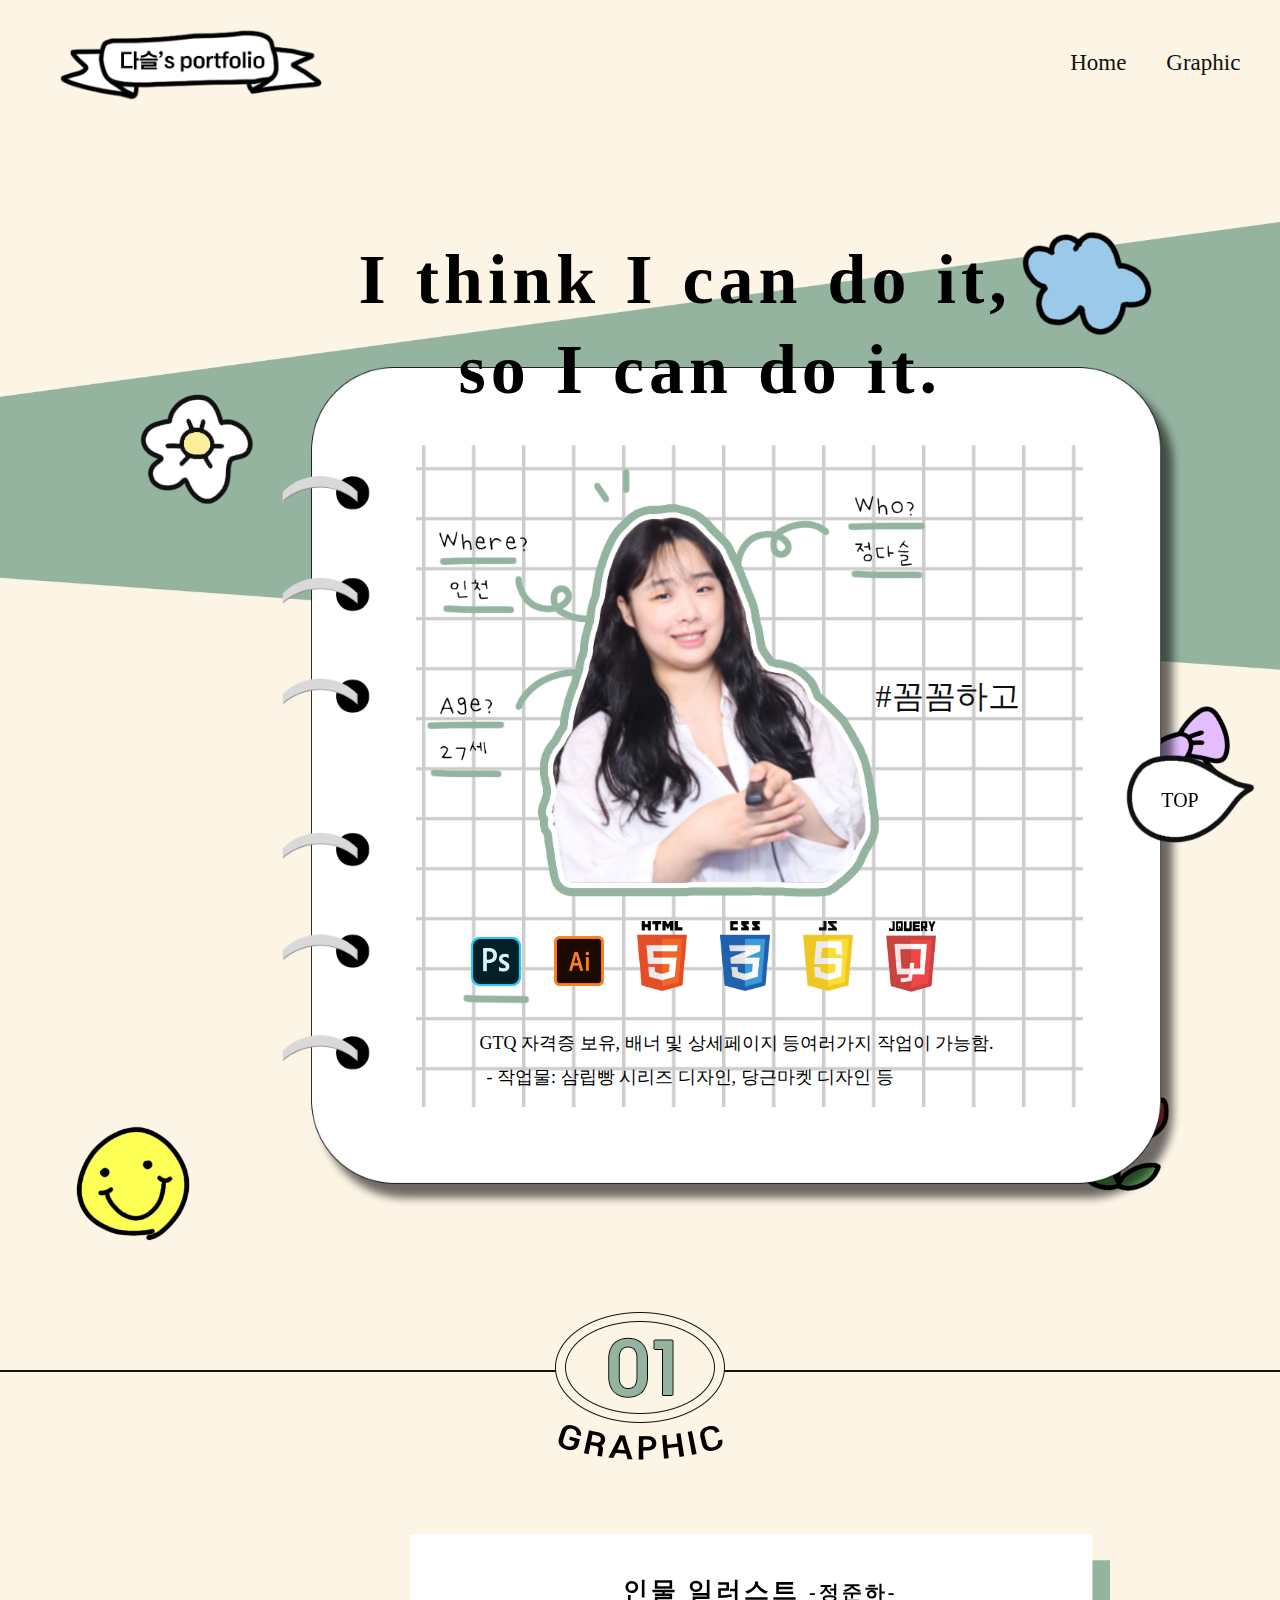
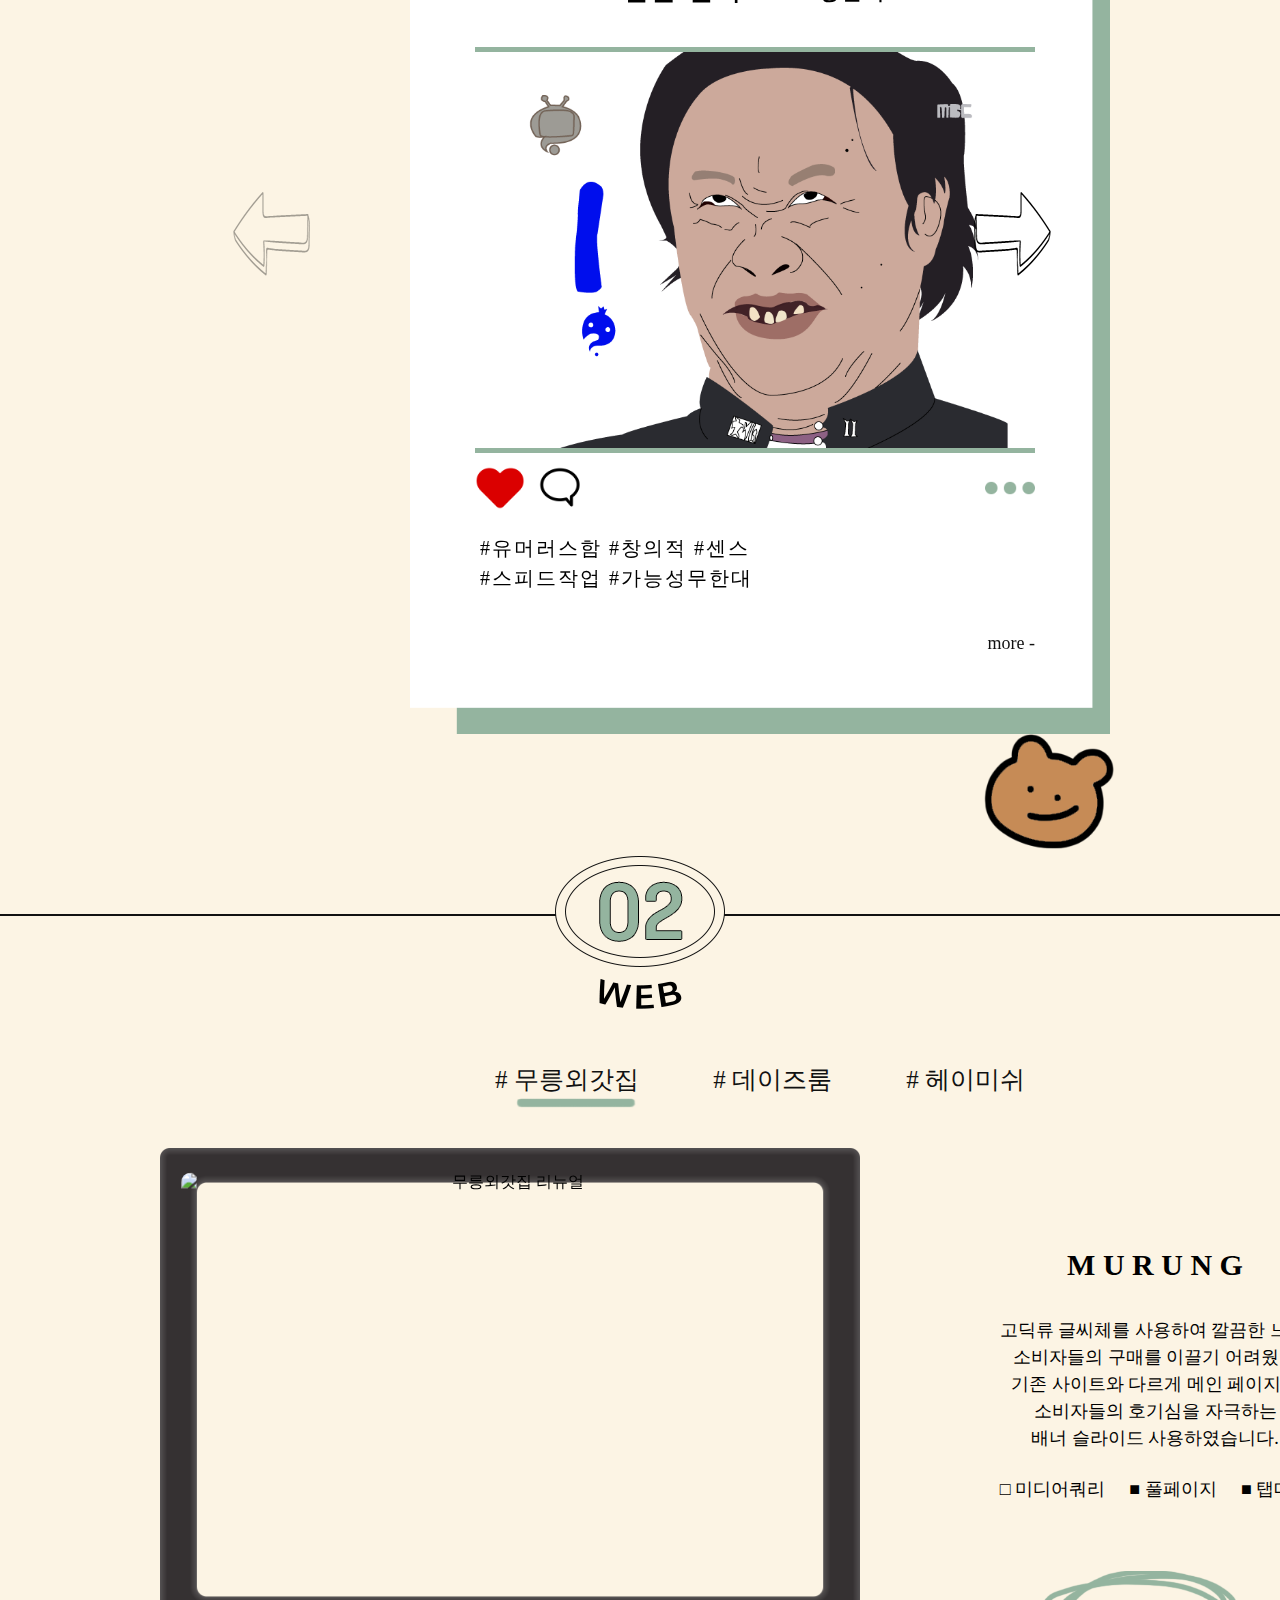
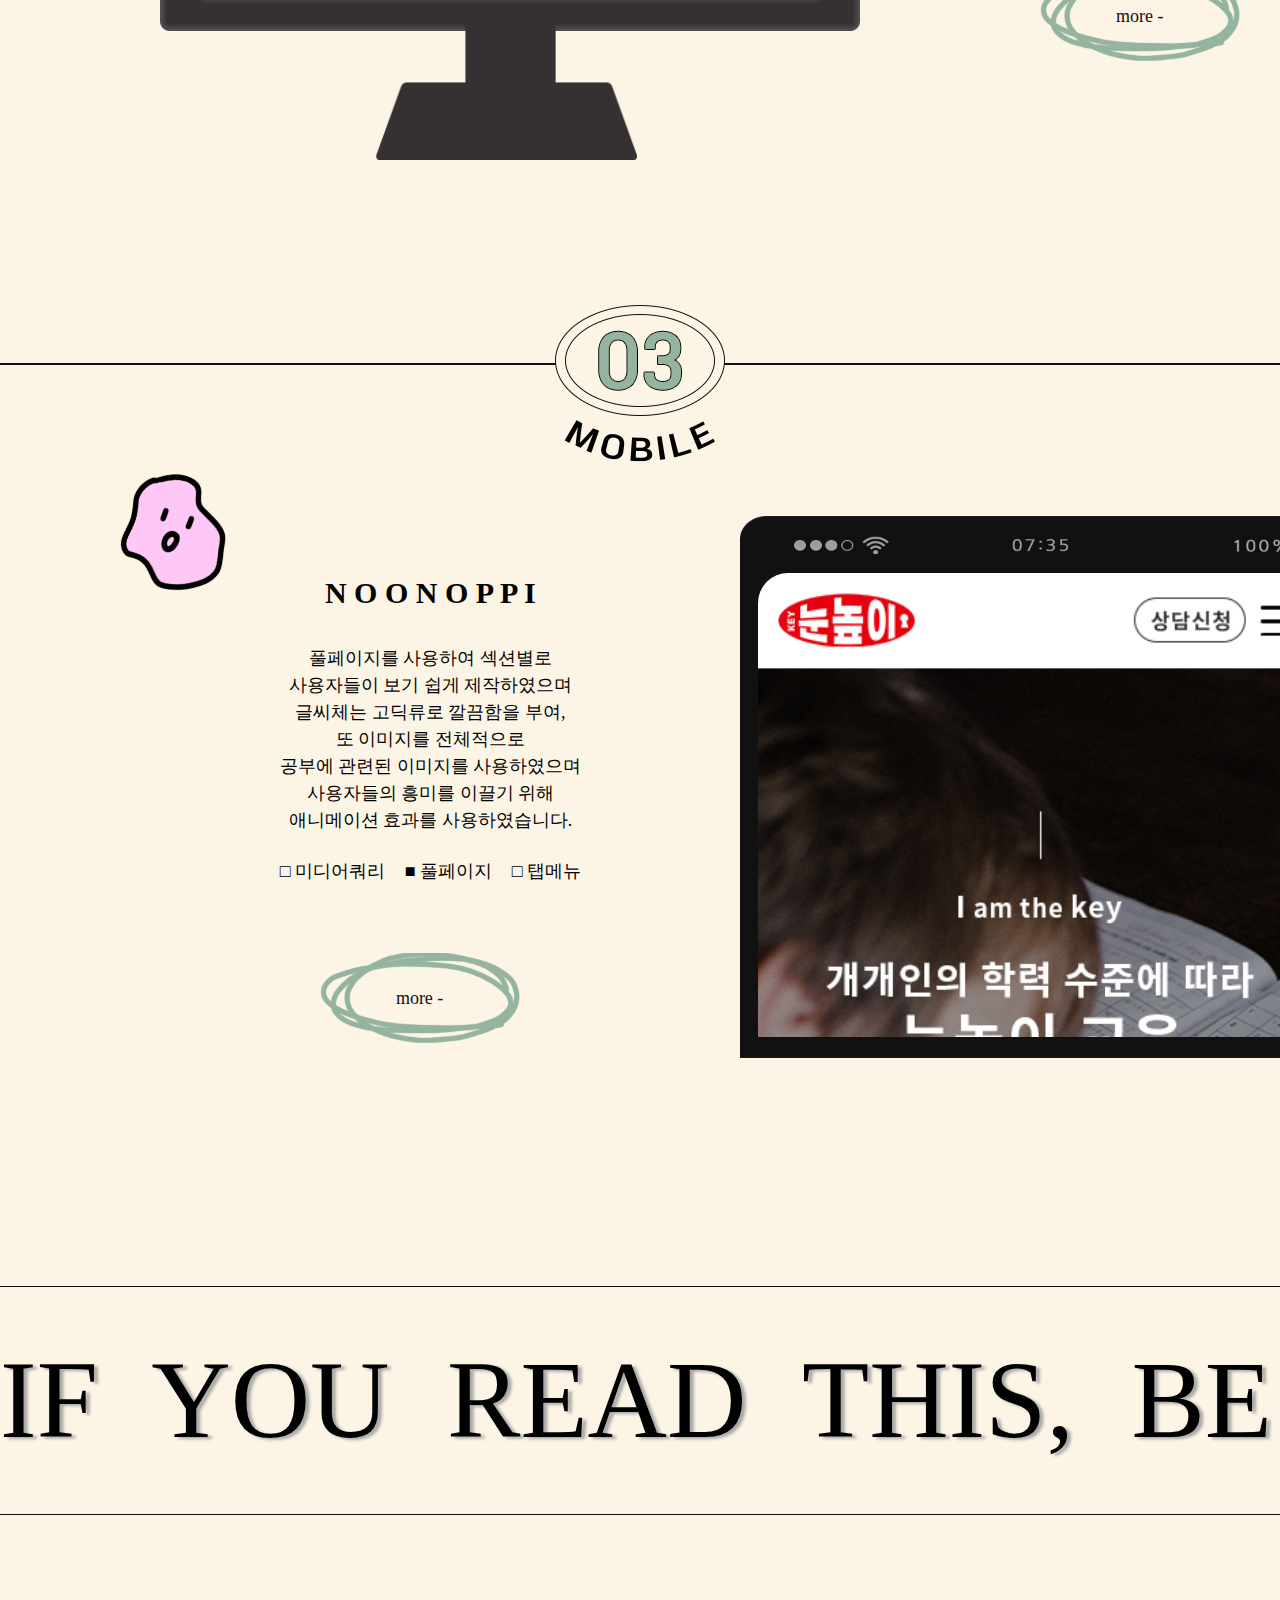
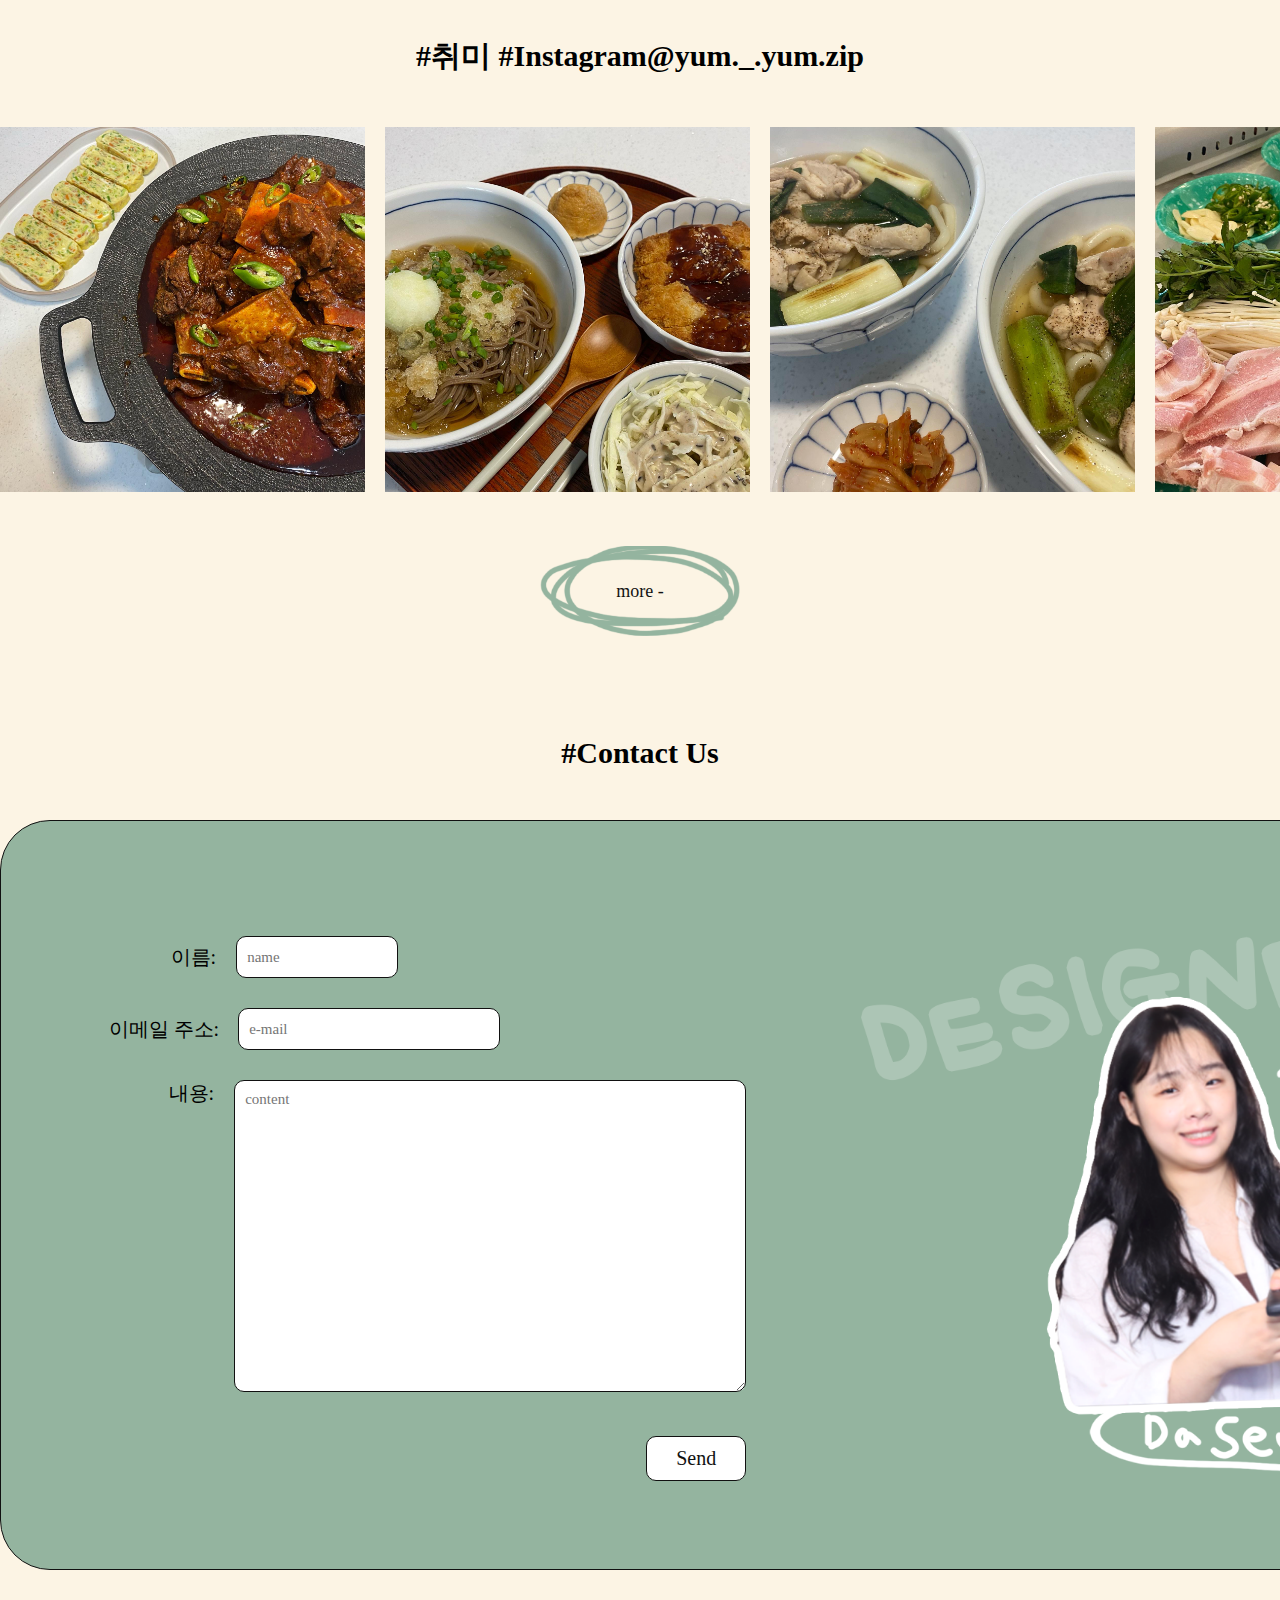
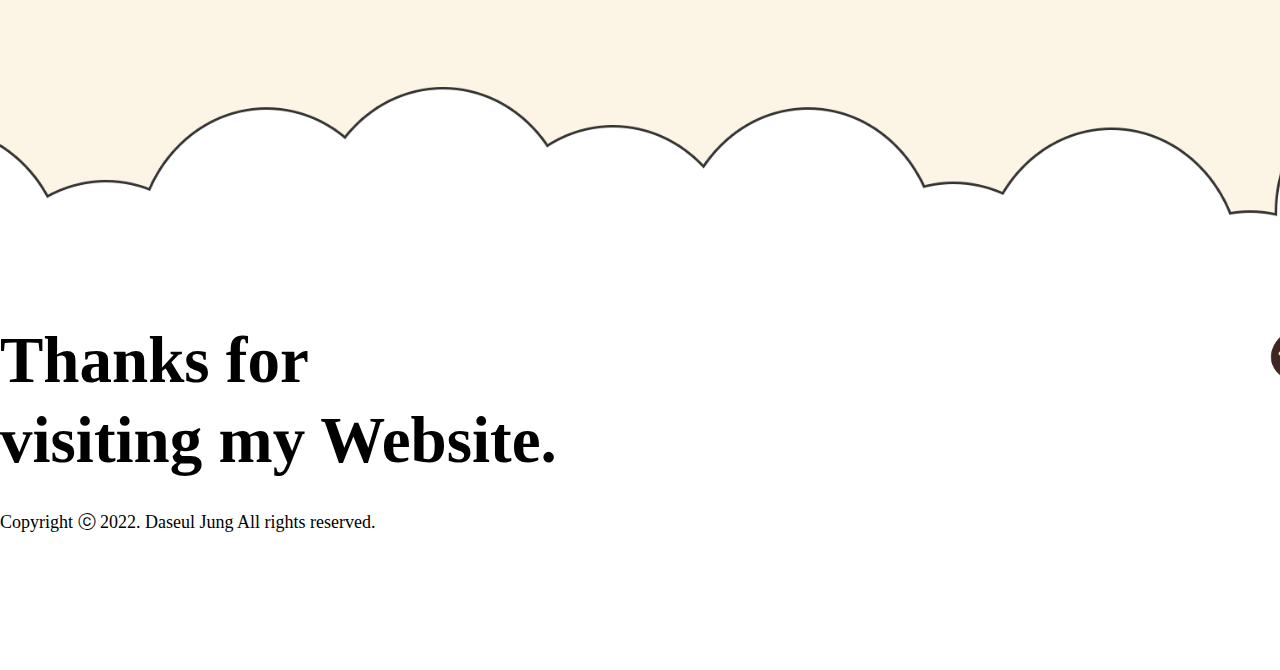
==== commit 18e26bbe: "Add files via upload" ====
--- a/index.html
+++ b/index.html
@@ -170,11 +170,11 @@
                             <p><span>- 작업물: 무릉외갓집, 데이즈룸, 헤이미쉬,</span>눈높이 홈페이지 등</p>
                         </div>
                         <div class="tab_list t5">
-                            <p>아직 안적어둠</p>
+                            <p>코드 수정 가능</p>
                             <p>- 작업물: 무릉외갓집, 데이즈룸, 눈높이 홈페이지 등</p>
                         </div>
                         <div class="tab_list t6">
-                            <p>아직 안적어둠</p>
+                            <p>코드 수정 가능</p>
                             <p>- 작업물: 무릉외갓집, 데이즈룸, 눈높이 홈페이지 등</p>
                         </div>
                     </div>
@@ -581,4 +581,4 @@
     </script>
 </body>
 
-</html>
+</html>--- a/css/style.css
+++ b/css/style.css
@@ -259,8 +259,8 @@
 .intro .diary .girl {
     position: absolute;
     top: 12%;
-    left: 20%;
-    width: 480px;
+    left: 16%;
+    width: 500px;
 }
 
 .ani {
@@ -1288,7 +1288,8 @@
     }
 
     .intro .diary .girl {
-        top: 9%;
+        top: 11%;
+        left: 15%;
         width: 470px;
     }
 
@@ -1397,12 +1398,12 @@
     }
 
     .contact .w1520 .girl {
-        margin-left: -220px;
-        margin-top: 60px;
+        margin-left: -170px;
+        margin-top: 50px;
     }
 
     .contact .w1520 .girl a {
-        width: 470px;
+        width: 450px;
     }
 
     textarea#message {
@@ -1521,7 +1522,7 @@
     }
 
     .intro .diary .girl {
-        top: 9%;
+        top: 11.5%;
         width: 440px;
     }
 
@@ -1822,12 +1823,12 @@
 
     .swiper-button-next {
         right: 35%;
-        margin-top: -30px;
+        margin-top: 10px;
     }
     
     .swiper-button-prev {
         left: 35%;
-        margin-top: -30px;
+        margin-top: 10px;
     }
 
     .swiper-button-next:after {
@@ -2013,12 +2014,13 @@
     }
 
     .swiper-button-next {
-        margin-top: -100px;
+        margin-top: -50px;
     }
     
     .swiper-button-prev {
-        margin-top: -100px;
-    }
+        margin-top: -50px;
+    }
+
 
     .desk .laptop > img {
         width: 380px;
